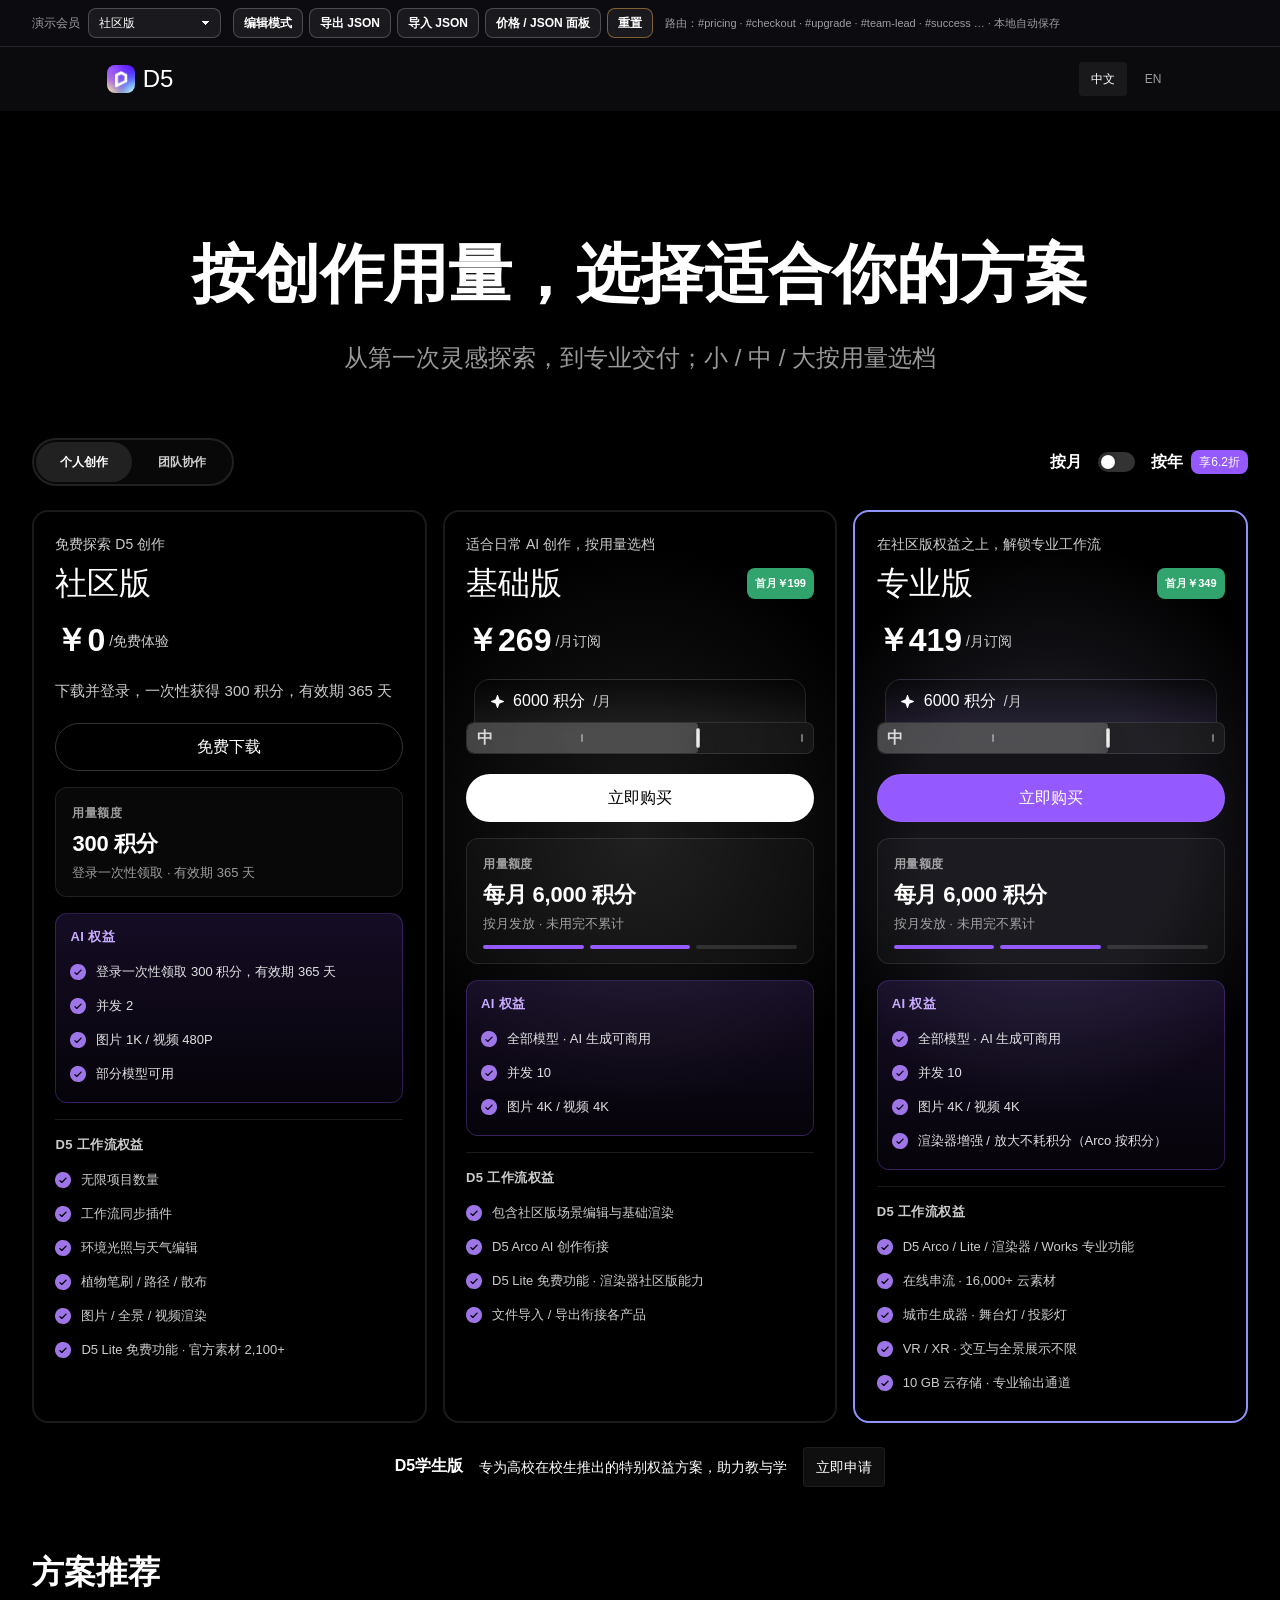
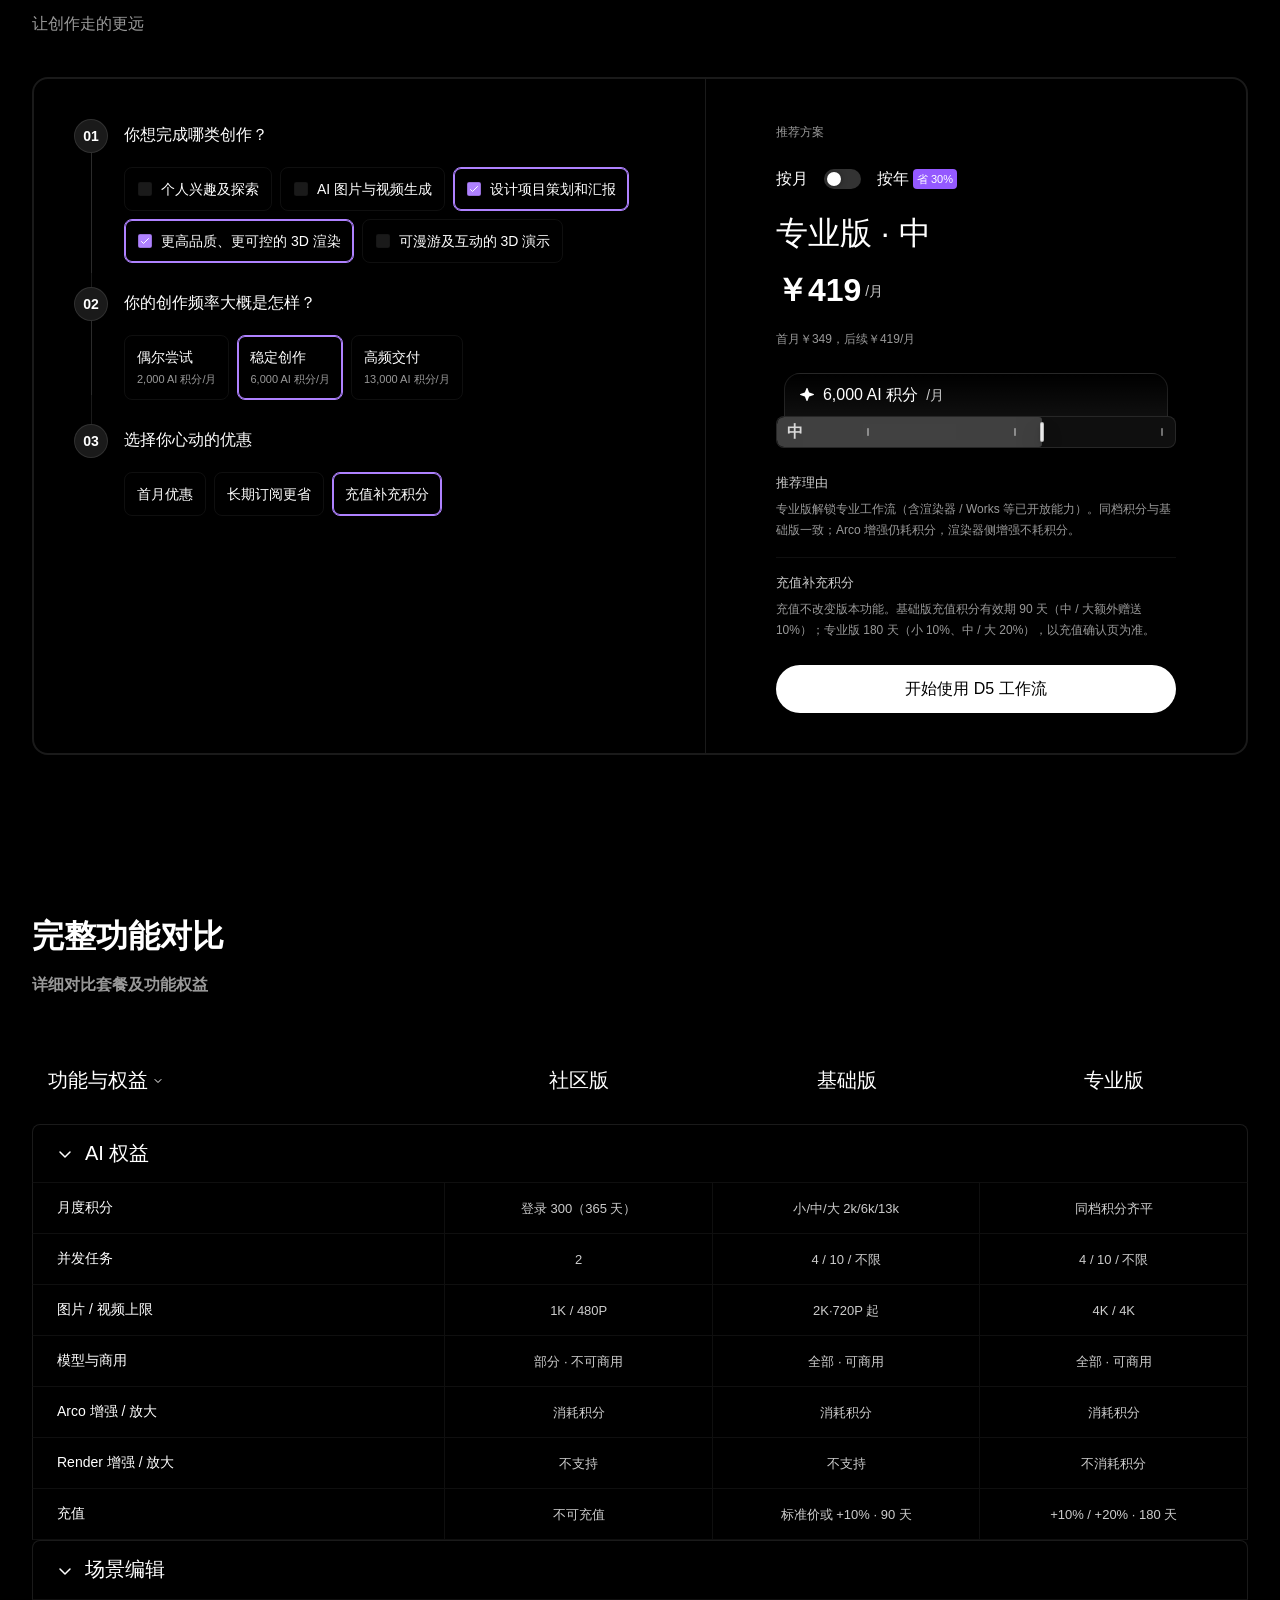
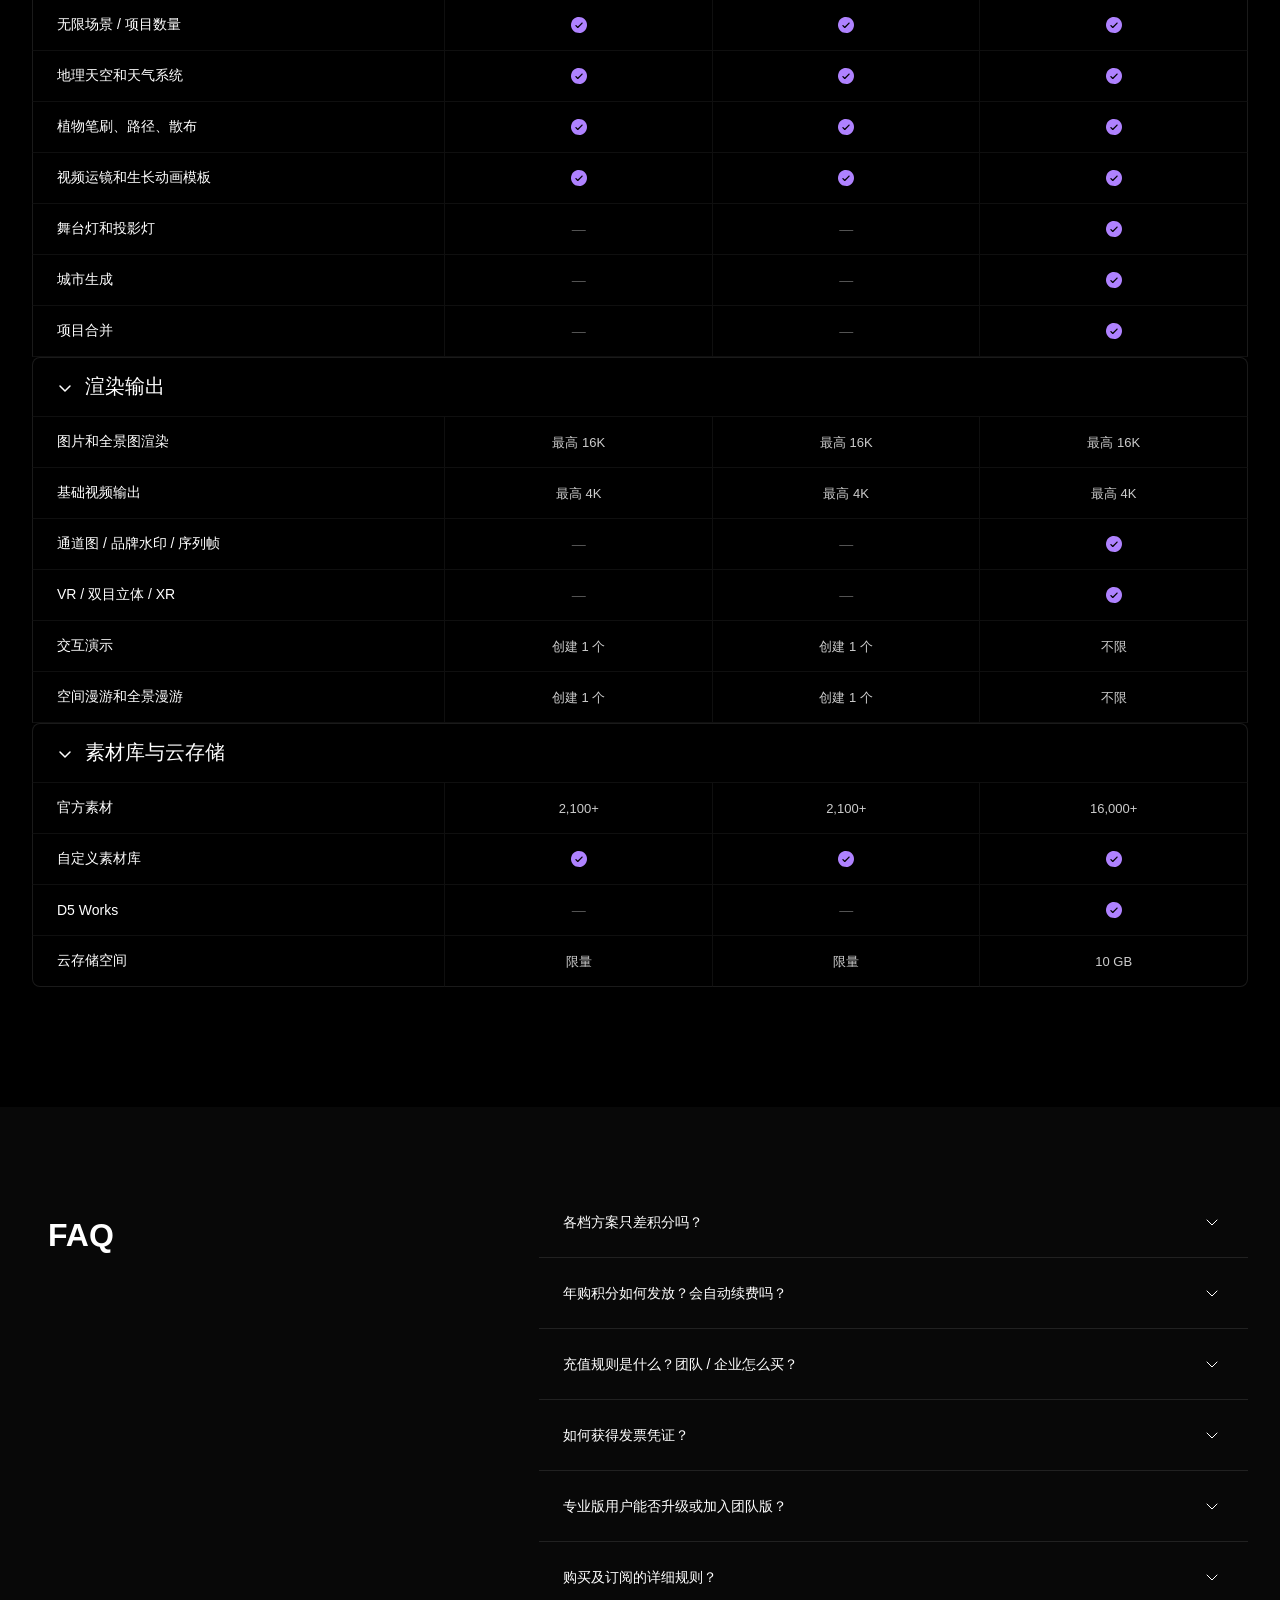
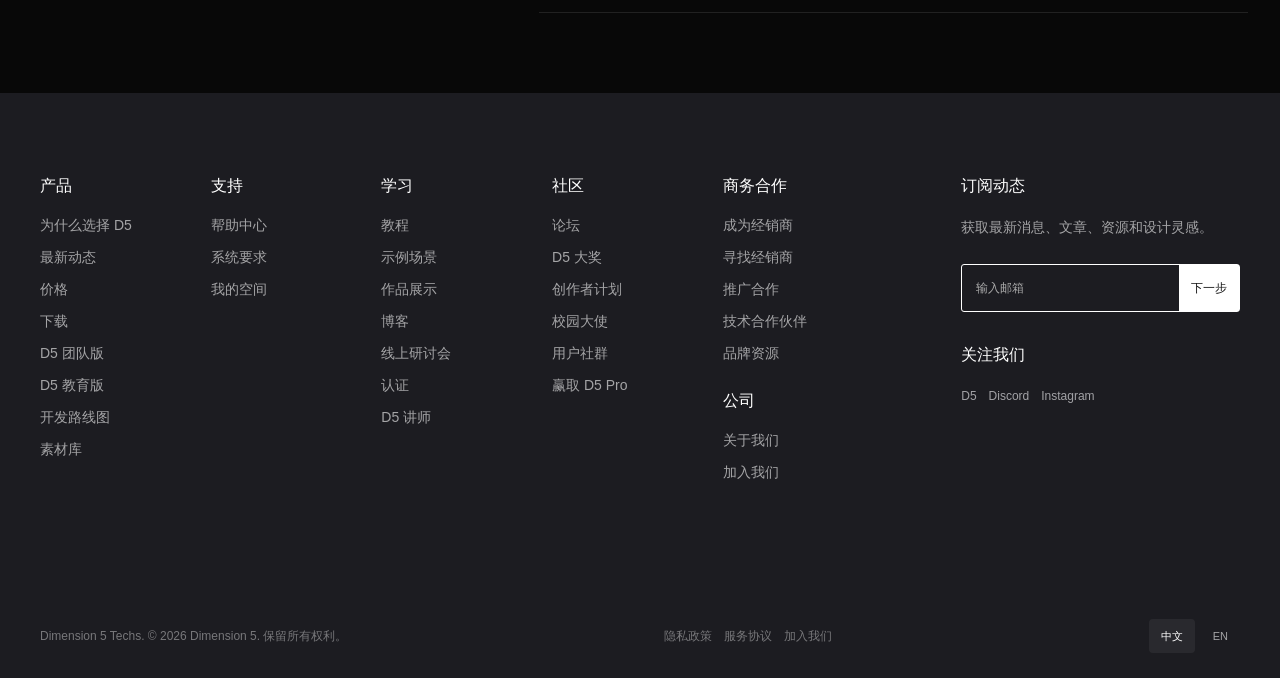
==== index2.html @ c0e84fd2 "Cache-bust static site assets to 20261009-team-sidebyside. Overlay the deploy archive on the site ro" ====
<!doctype html>
<html lang="zh-CN">
<head>
  <meta charset="UTF-8">
  <meta name="viewport" content="width=device-width, initial-scale=1">
  <meta name="theme-color" content="#000000">
  <meta name="description" content="选择适合你的 D5 方案，比较个人版本、AI 用量与设计工作流权益。">
  <title>D5 · 选择你的创作方案</title>
  <link rel="icon" href="assets/d5-logo.png">
  <link rel="stylesheet" href="styles.css?v=20261009-team-sidebyside">
  <link rel="stylesheet" href="recommender.css?v=20261009-team-sidebyside">
  <link rel="stylesheet" href="flows.css?v=20261009-team-sidebyside">
</head>
<body data-route="pricing">
  <div class="demo-toolbar" id="demo-toolbar" aria-label="演示与编辑工具栏"></div>

  <header class="global-nav">
    <a class="brand" href="#pricing" data-nav="pricing" aria-label="D5"><img src="assets/brand.webp" alt=""><span>D5</span></a>
    <fieldset class="language-switch" aria-label="Language">
      <button type="button" data-lang="zh" aria-pressed="true">中文</button>
      <button type="button" data-lang="en" aria-pressed="false">EN</button>
    </fieldset>
  </header>

  <div id="view-pricing">
  <main id="main">
    <section class="hero container">
      <h1 data-i18n="hero.title" data-edit="hero.title">按创作用量，选择适合你的方案</h1>
      <p data-i18n="hero.subtitle" data-edit="hero.subtitle">从第一次灵感探索，到专业交付；小 / 中 / 大按用量选档</p>
    </section>

    <section class="pricing container" id="pricing">
      <div class="pricing-toolbar">
        <div class="segmented" role="group" aria-label="选择用户类别">
          <button type="button" data-audience="personal" aria-pressed="true" data-i18n="audience.personal">个人创作</button>
          <button type="button" data-audience="team" aria-pressed="false" data-i18n="audience.team">团队协作</button>
        </div>
        <div class="billing">
          <span data-i18n="billing.monthly">按月</span>
          <button type="button" class="toggle" data-billing-toggle aria-pressed="false" aria-label="切换按年购买"><span></span></button>
          <div class="billing-annual"><span data-i18n="billing.annual">按年</span><b data-i18n="billing.discount">享6.2折</b></div>
        </div>
      </div>
      <div class="plan-grid" id="plan-grid"></div>
      <div class="education">
        <div class="education-inner">
          <strong data-i18n="education.title" data-edit="education.title">D5学生版</strong>
          <span data-i18n="education.subtitle" data-edit="education.subtitle">专为高校在校生推出的特别权益方案，助力教与学</span>
          <a href="#pricing" data-i18n="education.button" data-edit="education.button">立即申请</a>
        </div>
      </div>
    </section>

    <section class="section container" id="workflow" aria-labelledby="workflow-title">
      <div class="section-head">
        <h2 id="workflow-title" data-edit="workflow.title">方案推荐</h2>
        <p data-edit="workflow.subtitle">让创作走的更远</p>
      </div>
      <div class="plan-finder" id="plan-finder"></div>
    </section>

    <section class="section container" id="comparison" aria-labelledby="comparison-title">
      <div class="section-head row">
        <div>
          <h2 id="comparison-title" data-i18n="comparison.title" data-edit="comparison.title">完整功能对比</h2>
          <p data-i18n="comparison.subtitle" data-edit="comparison.subtitle">详细对比套餐及功能权益</p>
        </div>
      </div>
      <div class="compare-scroll" tabindex="0" role="region" aria-labelledby="comparison-title"><div class="compare" id="compare"></div></div>
    </section>

    <section class="faq" id="faq" aria-labelledby="faq-title">
      <div class="container faq-inner">
        <div class="faq-title"><h2 id="faq-title">FAQ</h2></div>
        <div class="faq-list">
          <details><summary><span data-i18n="faq.q1" data-edit="faq.q1">各档方案只差积分吗？</span><img src="assets/figma/caret-down-faq.svg" alt=""></summary><p data-i18n="faq.a1" data-edit="faq.a1">不只积分。小 / 中 / 大还会影响并发、输出分辨率、充值赠送与积分有效期等；基础版与专业版同档积分一致，但在产品工作流与计量上不同——D5 Arco 的 AI 增强 / 放大消耗积分；专业版下 D5 渲染器的 AI 增强 / 放大不消耗积分，基础版不支持渲染器侧增强。具体以当前方案与功能入口说明为准。</p></details>
          <details><summary><span data-i18n="faq.q2" data-edit="faq.q2">年购积分如何发放？会自动续费吗？</span><img src="assets/figma/caret-down-faq.svg" alt=""></summary><p data-i18n="faq.a2" data-edit="faq.a2">年购一次支付，积分仍按月发放，未用完不累计到下一积分月。当前为到期不自动续费；是否自动续费以购买确认页为准。</p></details>
          <details><summary><span data-i18n="faq.q3" data-edit="faq.q3">充值规则是什么？团队 / 企业怎么买？</span><img src="assets/figma/caret-down-faq.svg" alt=""></summary><p data-i18n="faq.a3" data-edit="faq.a3">充值可补充 D5 AI 积分，不改变版本功能。社区版不可充值；基础版按档位为标准价或额外赠送，充值积分有效期 90 天；专业版额外赠送更高，有效期 180 天，均以充值确认页为准。团队版与企业版为两个独立版本模块，各自提供基础席位与专业席位，不展示公开自助价，请联系销售获取报价。</p></details>
          <details><summary><span data-i18n="faq.q4" data-edit="faq.q4">如何获得发票凭证？</span><img src="assets/figma/caret-down-faq.svg" alt=""></summary><p data-i18n="faq.a4" data-edit="faq.a4">成功订购后，可前往 D5 用户中心 · 发票服务 申请开票。</p></details>
          <details><summary><span data-i18n="faq.q5" data-edit="faq.q5">专业版用户能否升级或加入团队版？</span><img src="assets/figma/caret-down-faq.svg" alt=""></summary><p data-i18n="faq.a5" data-edit="faq.a5">专业版用户如需升级为团队版，可联系我们了解详情。若团队已开通团队版，可联系团队管理员邀请你加入。</p></details>
          <details><summary><span data-i18n="faq.q6" data-edit="faq.q6">购买及订阅的详细规则？</span><img src="assets/figma/caret-down-faq.svg" alt=""></summary><p data-i18n="faq.a6" data-edit="faq.a6">查看 D5 订阅规则（d5render.cn/subscription-rules）。其他购买问题可进入帮助中心向我们提问。</p></details>
        </div>
      </div>
    </section>
  </main>
  </div>

  <div id="flow-host" hidden>
    <div id="flow-root" class="view is-active" aria-live="polite"></div>
  </div>

  <footer class="reference-footer">
    <div class="footer-columns">
      <div><h3 data-i18n="footer.product">产品</h3><a href="#pricing" data-nav="pricing" data-i18n="footer.whyD5">为什么选择 D5</a><a href="#pricing" data-nav="pricing" data-i18n="footer.whatsNew">最新动态</a><a href="#pricing" data-nav="pricing" data-i18n="footer.pricing">价格</a><a href="#pricing" data-nav="pricing" data-i18n="footer.download">下载</a><a href="#pricing" data-nav="pricing" data-i18n="footer.teams">D5 团队版</a><a href="#pricing" data-nav="pricing" data-i18n="footer.education">D5 教育版</a><a href="#pricing" data-nav="pricing" data-i18n="footer.roadmap">开发路线图</a><a href="#pricing" data-nav="pricing" data-i18n="footer.assets">素材库</a></div>
      <div><h3 data-i18n="footer.support">支持</h3><a href="#pricing" data-nav="pricing" data-i18n="footer.help">帮助中心</a><a href="#pricing" data-nav="pricing" data-i18n="footer.requirements">系统要求</a><a href="#pricing" data-nav="pricing" data-i18n="footer.space">我的空间</a></div>
      <div><h3 data-i18n="footer.learn">学习</h3><a href="#pricing" data-nav="pricing" data-i18n="footer.tutorial">教程</a><a href="#pricing" data-nav="pricing" data-i18n="footer.sample">示例场景</a><a href="#pricing" data-nav="pricing" data-i18n="footer.gallery">作品展示</a><a href="#pricing" data-nav="pricing" data-i18n="footer.blog">博客</a><a href="#pricing" data-nav="pricing" data-i18n="footer.webinars">线上研讨会</a><a href="#pricing" data-nav="pricing" data-i18n="footer.certification">认证</a><a href="#pricing" data-nav="pricing" data-i18n="footer.instructor">D5 讲师</a></div>
      <div><h3 data-i18n="footer.community">社区</h3><a href="#pricing" data-nav="pricing" data-i18n="footer.forum">论坛</a><a href="#pricing" data-nav="pricing" data-i18n="footer.awards">D5 大奖</a><a href="#pricing" data-nav="pricing" data-i18n="footer.creator">创作者计划</a><a href="#pricing" data-nav="pricing" data-i18n="footer.campus">校园大使</a><a href="#pricing" data-nav="pricing" data-i18n="footer.userGroup">用户社群</a><a href="#pricing" data-nav="pricing" data-i18n="footer.winPro">赢取 D5 Pro</a></div>
      <div><h3 data-i18n="footer.business">商务合作</h3><a href="#pricing" data-nav="pricing" data-i18n="footer.reseller">成为经销商</a><a href="#pricing" data-nav="pricing" data-i18n="footer.findReseller">寻找经销商</a><a href="#pricing" data-nav="pricing" data-i18n="footer.affiliate">推广合作</a><a href="#pricing" data-nav="pricing" data-i18n="footer.technology">技术合作伙伴</a><a href="#pricing" data-nav="pricing" data-i18n="footer.brandKit">品牌资源</a><h3 class="company-heading" data-i18n="footer.company">公司</h3><a href="#pricing" data-nav="pricing" data-i18n="footer.about">关于我们</a><a href="#pricing" data-nav="pricing" data-i18n="footer.careers">加入我们</a></div>
      <div class="footer-subscribe">
        <h3 data-i18n="footer.subscribe">订阅动态</h3>
        <p data-i18n="footer.newsletter">获取最新消息、文章、资源和设计灵感。</p>
        <form class="newsletter-placeholder" id="newsletter-form"><label class="sr-only" for="newsletter-email" data-i18n="footer.emailLabel">邮箱地址</label><input id="newsletter-email" type="email" placeholder="输入邮箱" data-i18n-placeholder="footer.emailPlaceholder"><button type="submit" data-i18n="footer.next">下一步</button></form>
        <h3 data-i18n="footer.followTitle">关注我们</h3>
        <span class="social-labels">D5　Discord　Instagram</span>
      </div>
    </div>
    <div class="footer-legal">
      <span data-i18n="footer.copyright">Dimension 5 Techs. © 2026 Dimension 5. 保留所有权利。</span>
      <span><a href="#pricing" data-nav="pricing" data-i18n="footer.privacy">隐私政策</a>　<a href="#pricing" data-nav="pricing" data-i18n="footer.service">服务协议</a>　<a href="#pricing" data-nav="pricing" data-i18n="footer.join">加入我们</a></span>
      <fieldset class="language-switch" aria-label="Language">
        <button type="button" data-lang="zh" aria-pressed="true">中文</button>
        <button type="button" data-lang="en" aria-pressed="false">EN</button>
      </fieldset>
    </div>
  </footer>

  <div class="sr-only" id="announcer" role="status" aria-live="polite"></div>
  <script src="app.js?v=20261009-team-sidebyside"></script>
  <script src="recommender.js?v=20261009-team-sidebyside"></script>
  <script src="flows.js?v=20261009-team-sidebyside"></script>
</body>
</html>
---- styles.css ----
@charset "UTF-8";
/* D5 pricing page.
   Section design: Figma "Official Website / Global" (31951:32322), 1920 frame, content px-240 → 1440.
   Header / footer: reference site (d5-arco-landing). */

:root {
  --content-width: min(1440px, calc(100% - clamp(32px, 8vw - 24px, 64px)));
  --ai: #9459ff;
  --font: Inter, "PingFang SC", "Microsoft YaHei", sans-serif;
  --border-10: rgba(255, 255, 255, .1);
  --border-6: rgba(255, 255, 255, .06);
  --text-80: rgba(255, 255, 255, .8);
  --text-60: rgba(255, 255, 255, .6);
}

* { box-sizing: border-box; }
[hidden] { display: none !important; }
html { scroll-behavior: smooth; scroll-padding-top: 64px; }
body { margin: 0; background: #000; color: #fff; font-family: var(--font); font-size: 14px; line-height: 22px; -webkit-font-smoothing: antialiased; }
a { color: inherit; text-decoration: none; }
button { font: inherit; color: inherit; background: none; border: 0; padding: 0; cursor: pointer; }
img { display: block; }
h1, h2, h3, p { margin: 0; }
fieldset { border: 0; margin: 0; padding: 0; min-width: 0; }
.sr-only { position: absolute; width: 1px; height: 1px; padding: 0; margin: -1px; overflow: hidden; clip: rect(0, 0, 0, 0); white-space: nowrap; border: 0; }
.container { width: var(--content-width); margin-inline: auto; }

/* ---------- Header (reference site) ---------- */
.global-nav { position: sticky; top: 0; z-index: 50; display: flex; align-items: center; justify-content: space-between; height: 64px; padding: 0 max(32px, 8.333vw); background: rgba(13, 13, 16, .9); -webkit-backdrop-filter: blur(24px); backdrop-filter: blur(24px); }
.brand { display: flex; align-items: center; gap: 8px; font-family: Outfit, Inter, sans-serif; font-size: 24px; font-weight: 500; white-space: nowrap; }
.brand img { width: 28px; height: 28px; border-radius: 8px; object-fit: cover; }
.language-switch { display: flex; gap: 6px; }
.language-switch button { padding: 8px 12px; border-radius: 4px; font-size: 12px; line-height: 18px; color: var(--text-60); }
.language-switch button[aria-pressed="true"] { background: rgba(255, 255, 255, .06); color: #fff; }

/* ---------- Hero ---------- */
.hero { display: flex; flex-direction: column; gap: 24px; padding: 120px 0 40px; text-align: center; }
.hero h1 { font-size: 64px; font-weight: 700; line-height: normal; }
.hero p { font-size: 24px; font-weight: 500; line-height: normal; color: var(--text-60); }

/* ---------- Pricing toolbar ---------- */
.pricing-toolbar { display: flex; align-items: center; justify-content: space-between; padding: 24px 0; }
.segmented { display: flex; align-items: center; gap: 2px; height: 48px; padding: 2px; border: 2px solid var(--border-10); border-radius: 9999px; background: rgba(255, 255, 255, .03); -webkit-backdrop-filter: blur(50px); backdrop-filter: blur(50px); }
.segmented button { height: 100%; padding: 0 24px; border-radius: 9999px; font-size: 12px; font-weight: 600; line-height: 16px; white-space: nowrap; opacity: .8; }
.segmented button[aria-pressed="true"] { background: rgba(255, 255, 255, .1); opacity: 1; }
.billing { display: flex; align-items: center; gap: 16px; font-size: 16px; font-weight: 600; line-height: 20px; white-space: nowrap; }
.billing-annual { display: flex; align-items: center; gap: 8px; }
.toggle { display: flex; align-items: center; width: 37px; height: 20px; padding: 3px; border-radius: 17px; background: rgba(255, 255, 255, .2); transition: background-color .16s ease; }
.toggle[aria-pressed="true"] { background: var(--ai); }
.toggle span { width: 14px; height: 14px; border-radius: 50%; background: #fff; box-shadow: 0 0 6.4px rgba(0, 0, 0, .4); transition: transform .2s ease; }
.toggle[aria-pressed="true"] span { transform: translateX(17px); }
.billing b { padding: 4px 8px; border-radius: 8px; background: var(--ai); font-size: 12px; font-weight: 500; line-height: 16px; }

/* ---------- Price cards ---------- */
.plan-grid { display: grid; grid-template-columns: repeat(3, minmax(0, 1fr)); gap: clamp(16px, 1.25vw, 24px); align-items: stretch; }
.plan-grid.is-team { display: flex; flex-direction: column; gap: 40px; }
.seat-note { margin: 0; font-size: 12px; line-height: 18px; color: var(--text-80); }
.plan-card.seat-card .plan-name h2 { font-size: clamp(22px, 1.8vw, 28px); line-height: 1.25; }

/* Business modules: Team / Enterprise */
.biz-module { display: flex; flex-direction: column; gap: 16px; padding: 20px; border: 1px solid var(--border-10); border-radius: 20px; background: rgba(255, 255, 255, .02); }
.biz-module-head { display: flex; flex-direction: column; gap: 8px; max-width: 720px; }
.biz-module-head h2 { font-size: 28px; font-weight: 600; line-height: 36px; }
.biz-module-head p { font-size: 14px; line-height: 22px; color: var(--text-60); }
.biz-seat-grid { display: grid; grid-template-columns: repeat(2, minmax(0, 1fr)); gap: clamp(16px, 1.25vw, 24px); align-items: stretch; }

/* Lovart-inspired card zones + AI/workflow split */
.plan-zone-a { display: flex; flex-direction: column; gap: 16px; padding-bottom: 4px; }
.capacity-zone {
  display: flex; flex-direction: column; gap: 6px;
  padding: 14px 16px;
  border: 1px solid var(--border-10);
  border-radius: 12px;
  background: rgba(255, 255, 255, .03);
}
.capacity-label { font-size: 12px; font-weight: 600; letter-spacing: .04em; text-transform: uppercase; color: var(--text-60); }
.capacity-title { font-size: 22px; font-weight: 600; line-height: 28px; letter-spacing: -.01em; }
.capacity-sub { font-size: 13px; line-height: 18px; color: var(--text-60); }
.capacity-meter { display: flex; gap: 6px; margin-top: 6px; }
.capacity-meter i { flex: 1; height: 4px; border-radius: 2px; background: rgba(255, 255, 255, .12); }
.capacity-meter i.on { background: var(--ai); }
.seat-capacity { margin-top: 4px; }
.seat-capacity .capacity-title { font-size: 18px; line-height: 24px; }
.seat-bullets { margin-top: 4px; }
.seat-bullets li { min-height: 0; padding: 6px 0; font-size: 13px; line-height: 20px; }

.benefit-stack { display: flex; flex-direction: column; gap: 0; margin-top: 0; }
.benefit-block { display: flex; flex-direction: column; gap: 10px; }
.benefit-label { font-size: 13px; font-weight: 600; line-height: 18px; color: var(--text-60); letter-spacing: .03em; }
.benefit-ai {
  padding: 14px 14px 12px;
  border: 1px solid rgba(148, 89, 255, .28);
  border-radius: 12px;
  background: linear-gradient(180deg, rgba(148, 89, 255, .14), rgba(148, 89, 255, .04));
}
.benefit-ai .benefit-label { color: #c9acff; }
.benefit-divider { height: 1px; margin: 16px 0; background: var(--border-10); }
.benefit-workflow .benefit-label { color: var(--text-80); }
.compare-text { display: inline-block; font-size: 13px; line-height: 18px; color: var(--text-80); }
.compare-empty { color: var(--text-60); opacity: .55; }
.plan-card { display: flex; flex-direction: column; gap: 16px; padding: clamp(16px, 1.67vw, 24px); border: 2px solid var(--border-10); border-radius: 16px; min-width: 0; overflow-wrap: anywhere; transition: border-color .16s ease, background-color .16s ease; }
.plan-card.basic { background: radial-gradient(ellipse 262px 290px at 50% 35%, rgba(255, 255, 255, .1), rgba(255, 255, 255, 0)); }
.plan-card.pro { border-color: #8f94fb; background: radial-gradient(ellipse 262px 290px at 50% 35%, rgba(199, 201, 253, .1) 50%, rgba(255, 255, 255, 0)); }
.plan-card.seat-card { gap: 14px; }
.plan-top { display: flex; flex-direction: column; gap: 16px; }
.plan-title { display: flex; flex-direction: column; gap: 8px; }
.plan-desc { font-size: 14px; font-weight: 500; line-height: 22px; color: var(--text-80); }
.plan-name { display: flex; flex-wrap: wrap; align-items: center; justify-content: space-between; gap: 8px; }
.plan-name h2 { font-size: 32px; font-weight: 500; line-height: 40px; }
.tag { max-width: 100%; padding: 8px; border-radius: 8px; background: #30a46c; font-size: 11px; font-weight: 600; line-height: normal; color: #fff; }
.plan-price { display: flex; flex-wrap: wrap; align-items: center; gap: 4px; min-height: 40px; }
.price-value { font-size: 32px; font-weight: 600; line-height: normal; white-space: nowrap; }
.price-period { font-size: 14px; line-height: 22px; color: var(--text-80); }
.plan-info { display: flex; flex-direction: column; gap: 8px; font-size: 15px; font-weight: 500; line-height: 24px; color: var(--text-80); }

.credit-block { display: flex; flex-direction: column; border-radius: 16px; }
.credit-wrap { padding: 0 8px; }
.credit-info { display: flex; flex-wrap: wrap; align-items: center; gap: 4px 8px; padding: 8px clamp(8px, 1.1vw, 16px); border: 1px solid var(--border-10); border-bottom: 0; border-radius: 16px 16px 0 0; background: linear-gradient(to top, rgba(255, 255, 255, .06), rgba(255, 255, 255, 0)); }
.pro .credit-info { background: linear-gradient(to top, rgba(175, 130, 255, .1), rgba(175, 130, 255, 0)); }
.credit-info img { flex: none; width: 16px; height: 16px; padding: 1.5px; }
.credit-info strong { font-size: 16px; font-weight: 500; line-height: 26px; }
.credit-info > span { font-size: 14px; line-height: 22px; color: var(--text-80); }
.rolling-number { display: inline-flex; font-variant-numeric: tabular-nums; line-height: 1.15; vertical-align: baseline; }
.number-wheel { display: inline-block; width: 1ch; height: 1.15em; overflow: hidden; }
.number-wheel-track { display: flex; flex-direction: column; }
.number-wheel-track > span { display: block; height: 1.15em; line-height: 1.15em; flex: none; }

.plan-slider { position: relative; height: 32px; border: 1px solid var(--border-10); border-radius: 8px; background: rgba(255, 255, 255, .06); -webkit-backdrop-filter: blur(50px); backdrop-filter: blur(50px); overflow: hidden; touch-action: pan-y; user-select: none; -webkit-user-select: none; cursor: pointer; }
.slider-fill { position: absolute; inset: 0 auto 0 0; width: clamp(0%, var(--progress), 100%); border-radius: 7px 3px 3px 7px; background: rgba(255, 255, 255, .2); -webkit-backdrop-filter: blur(50px); backdrop-filter: blur(50px); transition: width .18s cubic-bezier(.2, .8, .2, 1); }
.slider-handle { position: absolute; top: 5px; left: clamp(0px, calc(var(--progress) - 2px), calc(100% - 4px)); width: 4px; height: 20px; border: 1px solid rgba(0, 0, 0, .2); border-radius: 2px; background: rgba(255, 255, 255, .9); filter: drop-shadow(0 8px 9px rgba(0, 0, 0, .22)) drop-shadow(0 2px 2.5px rgba(0, 0, 0, .18)); transition: left .18s cubic-bezier(.2, .8, .2, 1); pointer-events: none; }
.slider-label { position: absolute; left: 9.67px; top: 50%; transform: translateY(-50%); font-size: 16px; font-weight: 600; line-height: 16px; color: var(--text-80); pointer-events: none; }
.slider-ticks { position: absolute; inset: 0; pointer-events: none; }
.slider-ticks i { position: absolute; top: 11px; width: 2px; height: 8px; border-radius: 1px; background: rgba(255, 255, 255, .4); transform: translateX(-50%); }
.slider-ticks i:nth-child(1) { left: 33.333%; }
.slider-ticks i:nth-child(2) { left: 66.666%; }
.slider-ticks i:nth-child(3) { left: calc(100% - 10px); transform: translateX(-100%); }
.plan-slider input { position: absolute; inset: 0; width: 100%; height: 100%; margin: 0; opacity: 0; cursor: pointer; }
.plan-slider:has(input:focus-visible) { outline: 2px solid #c9acff; outline-offset: 2px; }

.plan-button { display: flex; align-items: center; justify-content: center; width: 100%; height: 48px; padding: 12px; border-radius: 9999px; font-size: 16px; font-weight: 500; line-height: 1; -webkit-backdrop-filter: blur(50px); backdrop-filter: blur(50px); transition: border-color .16s ease, background-color .16s ease, color .16s ease; }
.community .plan-button { border: 1px solid rgba(255, 255, 255, .2); }
.basic .plan-button { border: 1px solid rgba(255, 255, 255, .2); background: #fff; color: #000; }
.pro .plan-button { border: 1px solid var(--border-6); background: var(--ai); }
.plan-card:focus-within { border-color: rgba(255, 255, 255, .24); background-color: rgba(255, 255, 255, .035); }
.plan-card.pro:focus-within { border-color: #b0a5ff; }
.plan-button:focus-visible { outline: 2px solid #c9acff; outline-offset: 3px; }
.community .plan-button:focus-visible { border-color: rgba(255, 255, 255, .4); background-color: rgba(255, 255, 255, .08); }
.basic .plan-button:focus-visible { background-color: #e6e6e6; }
.pro .plan-button:focus-visible { background-color: #a775ff; }
@media (hover: hover) and (pointer: fine) {
  .plan-card:hover { border-color: rgba(255, 255, 255, .24); background-color: rgba(255, 255, 255, .035); }
  .plan-card.pro:hover { border-color: #b0a5ff; }
  .community .plan-button:hover { border-color: rgba(255, 255, 255, .4); background-color: rgba(255, 255, 255, .08); }
  .basic .plan-button:hover { background-color: #e6e6e6; }
  .pro .plan-button:hover { background-color: #a775ff; }
}
.plan-list { list-style: none; margin: 0; padding: 0; display: flex; flex-direction: column; gap: 2px; }
.plan-list li {
  display: flex; align-items: flex-start; gap: 10px;
  min-height: 0; padding: 6px 0;
  font-size: 13px; line-height: 20px; color: rgba(255, 255, 255, .88);
}
.plan-list li .check { flex: none; width: 16px; height: 16px; margin-top: 2px; opacity: .9; }
.plan-list li span { flex: 1; min-width: 0; }
.plan-list-secondary li { color: var(--text-80); font-size: 13px; line-height: 20px; }
.plan-list em { font-style: normal; font-weight: 500; color: #c9acff; margin-left: 6px; }

/* ---------- Education ---------- */
.education { display: flex; justify-content: center; padding: 16px; }
.education-inner { display: flex; flex: 1; align-items: center; justify-content: center; gap: 16px; min-width: 0; padding: 8px 40px; border-radius: 8px; }
.education strong { font-size: 16px; font-weight: 600; line-height: normal; white-space: nowrap; }
.education span { font-size: 14px; line-height: 22px; white-space: nowrap; }
.education a { padding: 12px; border: 1px solid var(--border-6); border-radius: 4px; background: rgba(255, 255, 255, .06); font-size: 14px; line-height: 1; white-space: nowrap; -webkit-backdrop-filter: blur(50px); backdrop-filter: blur(50px); }

/* ---------- Sections ---------- */
.section { padding-bottom: 120px; }
.section-head { display: flex; flex-direction: column; gap: 16px; padding: 40px 0; }
.section-head h2 { font-size: 32px; font-weight: 600; line-height: normal; }
.section-head p { font-size: 16px; font-weight: 700; line-height: normal; color: var(--text-60); }
.section-head.row { flex-direction: row; align-items: center; justify-content: space-between; }
.section-head.row > div:first-child { display: flex; flex-direction: column; gap: 16px; }
.section-placeholder { height: 128px; }

/* ---------- Feature comparison ---------- */
.compare-scroll { width: 100%; overflow-x: auto; -webkit-overflow-scrolling: touch; }
.compare-scroll:focus-visible { outline: 2px solid #c9acff; outline-offset: 4px; border-radius: 8px; }
.compare-table { width: 100%; min-width: 640px; table-layout: fixed; border-collapse: separate; border-spacing: 0; }
.compare-table th, .compare-table td { vertical-align: middle; overflow-wrap: anywhere; }
.compare-table thead th { padding: 24px 12px; font-size: 20px; font-weight: 500; line-height: 40px; text-align: center; }
.compare-table thead .lead { width: 34%; padding-left: 16px; text-align: left; }
.compare-table thead .col { width: 22%; }
.compare-table thead .lead img { display: inline-block; width: 12px; height: 12px; margin-left: 4px; vertical-align: middle; }
.compare-table tbody th, .compare-table tbody td { border-bottom: 1px solid var(--border-6); border-right: 1px solid var(--border-6); }
.compare-table tbody tr > :first-child { border-left: 1px solid var(--border-10); }
.compare-table tbody tr > :last-child { border-right-color: var(--border-10); }
.compare-table .compare-group { padding: 16px 20px; border-top: 1px solid var(--border-10); border-radius: 8px 8px 0 0; font-size: 20px; font-weight: 500; line-height: 24px; text-align: left; }
.compare-group img { display: inline-block; width: 24px; height: 24px; margin-right: 8px; vertical-align: middle; }
.compare-table tbody .lead { padding: 16px 24px; font-size: 14px; font-weight: 500; line-height: normal; text-align: left; }
.compare-table tbody .col { padding: 14px 12px; text-align: center; }
.compare-table tbody .col img { width: 20px; height: 20px; margin-inline: auto; padding: 1.875px; }
.compare-table tbody tr:last-child > * { border-bottom-color: var(--border-10); }
.compare-table tbody tr:last-child > :first-child { border-bottom-left-radius: 8px; }
.compare-table tbody tr:last-child > :last-child { border-bottom-right-radius: 8px; }

/* ---------- FAQ ---------- */
.faq { background: rgba(255, 255, 255, .03); padding: 80px 0; }
.faq-inner { display: grid; grid-template-columns: minmax(0, 5fr) minmax(0, 7fr); align-items: start; }
.faq-title { display: flex; align-items: center; min-width: 0; min-height: 98px; padding: 0 16px; }
.faq-title h2 { font-size: 32px; font-weight: 600; line-height: normal; font-feature-settings: "halt" 1; }
.faq-list { width: 100%; min-width: 0; overflow-wrap: anywhere; }
.faq-list details { border-bottom: 1px solid var(--border-10); }
.faq-list summary { display: flex; align-items: flex-start; gap: 16px; padding: 24px; list-style: none; cursor: pointer; font-size: 14px; font-weight: 500; line-height: 22px; }
.faq-list summary::-webkit-details-marker { display: none; }
.faq-list summary span { flex: 1; min-width: 0; }
.faq-list summary img { flex: none; width: 24px; height: 24px; margin: -1px 0; transition: transform .2s ease; }
.faq-list details[open] summary img { transform: rotate(180deg); }
.faq-list details p { padding: 0 24px 24px; font-size: 14px; line-height: 22px; color: var(--text-60); }

/* ---------- Footer (reference site) ---------- */
.reference-footer { padding: 80px max(32px, 50vw - 600px) 0; background: #1c1c21; color: var(--text-60); font-size: 14px; }
.footer-columns { display: grid; grid-template-columns: repeat(4, 1fr) 1.45fr 1.85fr; gap: 20px; }
.footer-columns h3 { margin: 0 0 16px; font-family: Outfit, Inter, sans-serif; font-size: 16px; font-weight: 500; line-height: 26px; color: #fff; }
.footer-columns a { display: block; margin: 0 0 12px; font-size: 14px; line-height: 20px; color: var(--text-60); }
.footer-columns a:hover { color: #fff; }
.footer-columns .company-heading { margin-top: 25px; }
.footer-subscribe p { margin: 0 0 25px; font-size: 14px; line-height: 24px; }
.newsletter-placeholder { display: flex; align-items: center; justify-content: space-between; width: 100%; margin: 0 0 30px; padding: 0; border: 1px solid #fff; border-radius: 3px; font-size: 12px; color: #fff; }
.newsletter-placeholder input { flex: 1; min-width: 0; padding: 12px 14px; border: 0; background: transparent; color: #fff; font: inherit; }
.newsletter-placeholder input::placeholder { color: #aaa; }
.newsletter-placeholder button { padding: 12px; background: #fff; color: #161616; font-weight: 500; white-space: nowrap; }
.social-labels { font-size: 12px; line-height: 24px; color: #a2a2a6; }
.footer-legal { display: flex; align-items: center; justify-content: space-between; gap: 20px; margin-top: 100px; padding: 25px 0; font-size: 12px; color: rgba(255, 255, 255, .4); }
.footer-legal a:hover { color: #fff; }
.footer-legal .language-switch button { font-size: 11px; }

/* ---------- Responsive ---------- */
@media (max-width: 1100px) {
  .hero h1 { font-size: 48px; }
  .hero p { font-size: 20px; }
  .footer-columns { grid-template-columns: repeat(3, 1fr); gap: 40px; }
  .footer-legal { flex-wrap: wrap; margin-top: 65px; }
  .reference-footer { padding-top: 55px; }
}

@media (max-width: 900px) {
  .global-nav { padding: 0 24px; }
  .hero { gap: 16px; padding: 80px 0 24px; }
  .hero h1 { font-size: 36px; }
  .hero p { font-size: 16px; }
  .pricing-toolbar { flex-wrap: wrap; justify-content: center; gap: 16px; }
  .plan-grid { grid-template-columns: repeat(2, minmax(0, 1fr)); }
  .plan-grid.is-team { display: flex; }
  .biz-seat-grid { grid-template-columns: repeat(2, minmax(0, 1fr)); }
  .plan-card.community { grid-column: 1 / -1; }
  .education { padding: 16px 0; }
  .education-inner { flex-direction: column; gap: 12px; padding: 8px 0; text-align: center; }
  .education span { white-space: normal; }
  .section { padding-bottom: 80px; }
  .section-head { padding: 32px 0; gap: 12px; }
  .section-head h2 { font-size: 28px; }
  .section-head.row { flex-direction: column; align-items: flex-start; gap: 24px; }
  .section-placeholder { height: 96px; }
  .faq { padding: 48px 0; }
  .faq-title h2 { font-size: 28px; }
  .reference-footer { padding: 40px 24px 0; }
  .footer-columns a, .footer-subscribe p { font-size: 12px; }
  .footer-columns h3 { font-size: 15px; }
  .footer-legal { font-size: 10px; }
}

@media (max-width: 640px) {
  .plan-grid { grid-template-columns: minmax(0, 1fr); }
  .biz-seat-grid { grid-template-columns: minmax(0, 1fr); }
  .biz-module { padding: 16px; }
  .biz-module-head h2 { font-size: 24px; }
  .faq-inner { grid-template-columns: minmax(0, 1fr); }
  .faq-title { min-height: 0; padding: 0 24px 16px; }
}

@media (max-width: 560px) {
  .hero h1 { font-size: 32px; }
  .billing { font-size: 14px; }
  .footer-columns { grid-template-columns: repeat(2, 1fr); gap: 30px 20px; }
  .footer-subscribe { grid-column: 1 / -1; max-width: 320px; }
  .footer-columns h3 { font-size: 14px; }
  .footer-legal { display: block; margin-top: 40px; line-height: 22px; }
  .footer-legal > span { display: block; margin-bottom: 8px; }
  .footer-legal .language-switch { margin-top: 12px; }
}

@media (prefers-reduced-motion: reduce) {
  html { scroll-behavior: auto; }
  *, *::before, *::after { transition: none !important; }
}
---- recommender.css ----
/* Figma 31992:11842: bordered container, 40px inset, 797:643 split. */
#workflow .section-head p { font-weight: 400; line-height: 26px; max-width: 850px; }
.plan-finder { display: grid; grid-template-columns: minmax(0, 797fr) minmax(0, 643fr); align-items: stretch; border: 2px solid var(--border-10); border-radius: 16px; }
.finder-steps { display: flex; flex-direction: column; gap: 24px; min-width: 0; padding: 40px; }
.finder-step { position: relative; padding-left: 50px; }
.finder-step legend { padding: 0 0 16px; font-size: 16px; font-weight: 500; line-height: 32px; }
.step-number { position: absolute; left: 0; top: 0; display: grid; place-items: center; width: 34px; height: 34px; border: 1px solid var(--border-10); border-radius: 32px; background: rgba(255, 255, 255, .1); font-size: 14px; font-weight: 700; }
.step-connector { position: absolute; left: 16.75px; top: 34px; bottom: -24px; width: .5px; background: rgba(255, 255, 255, .1); overflow: hidden; }
.step-connector img { max-width: none; }
.finder-hint { color: var(--text-60); font-size: 12px; line-height: 20px; }
.finder-options { display: flex; flex-wrap: wrap; gap: 8px; }
.finder-option { position: relative; display: flex; align-items: center; gap: 8px; min-height: 44px; padding: 11px 12px; border: 1px solid var(--border-6); border-radius: 8px; cursor: pointer; font-size: 14px; line-height: 20px; transition: border-color .16s, background-color .16s; }
.finder-option:hover { border-color: rgba(255,255,255,.3); background: rgba(255,255,255,.03); }
.finder-option:has(input:checked) { border-color: #af82ff; box-shadow: inset 0 0 0 1px #af82ff; }
.finder-option:has(input:focus-visible) { outline: 2px solid #c9acff; outline-offset: 3px; }
.finder-option input { position: absolute; inset: 0; width: 100%; height: 100%; margin: 0; opacity: 0; cursor: pointer; }
.goal-icon { flex: none; }
.usage-option small { display: block; margin-top: 3px; color: var(--text-60); font-size: 11px; line-height: 18px; }
.finder-result { display: grid; place-items: center; min-width: 0; border-left: 1px solid var(--border-10); padding: 40px; }
.finder-result-box { display: flex; flex-direction: column; gap: 24px; width: 100%; max-width: 400px; min-width: 0; text-align: left; }
.finder-billing { display: flex; align-items: center; gap: 16px; font-size: 16px; line-height: 20px; flex-wrap: wrap; }
.finder-result-content { display: flex; flex-direction: column; gap: 24px; }
.finder-summary { display: flex; flex-direction: column; gap: 16px; }
.finder-eyebrow { color: #fff; font-size: 12px; opacity: .6; font-weight: 500; line-height: 26px; }
.finder-annual { display: flex; align-items: center; gap: 4px; }
.finder-discount { padding: 2px 4px; border-radius: 4px; background: var(--ai); font-size: 11px; font-weight: 500; line-height: 16px; white-space: nowrap; }
.finder-summary h3 { font-size: 32px; font-weight: 400; line-height: 40px; }
.finder-star { display: grid; place-items: center; width: 16px; height: 16px; }
.finder-star img { width: auto; height: auto; padding: 0; }
.finder-ticks { position: absolute; right: 8px; top: 11px; left: 90px; overflow: hidden; height: 8px; pointer-events: none; }
.finder-ticks img { max-width: none; }
.finder-explanation { display: flex; flex-direction: column; gap: 16px; font-size: 12px; line-height: 21px; color: var(--text-60); }
.finder-explanation h4 { margin: 0 0 6px; color: var(--text-80); font-size: 13px; font-weight: 500; }
.finder-explanation p + p { margin-top: 6px; }
.finder-offer-note { padding-top: 14px; border-top: 1px solid var(--border-6); }
.finder-choose, .finder-dialog .plan-button { background: white; color: black; border: 1px solid var(--border-10); }
.finder-choose:hover { background: #e6e6e6; }
.finder-dialog { width: min(440px, calc(100% - 40px)); padding: 28px; border: 1px solid var(--border-10); border-radius: 16px; background: #161419; color: white; font: inherit; }
.finder-dialog::backdrop { background: rgba(0,0,0,.75); backdrop-filter: blur(6px); }
.finder-dialog h3 { font-size: 24px; margin-bottom: 20px; }
.finder-dialog p { margin-bottom: 20px; color: var(--text-80); line-height: 26px; }
#workflow :is(a, button):focus-visible { outline: 2px solid #c9acff; outline-offset: 4px; }
@media (max-width: 1100px) {
  .finder-steps { padding: 28px; }
  .finder-step { padding-left: 44px; }
  .goal-option { flex-wrap: wrap; }
  .finder-result { padding: 28px; }
  .finder-summary h3 { font-size: 28px; }
}
@media (max-width: 800px) {
  .plan-finder { grid-template-columns: minmax(0, 1fr); }
  .finder-result { border-left: 0; border-top: 1px solid var(--border-10); }
  .finder-summary h3 { font-size: 28px; }
}
@media (max-width: 420px) {
  #workflow .section-head h2 { font-size: 26px; }
  .finder-step legend { font-size: 15px; line-height: 26px; }
  .goal-option { width: 100%; }
  .goal-option > span { flex: 1; }
  .finder-steps, .finder-result { padding: 20px; }
  .finder-step { padding-left: 40px; }
  .usage-option { flex: 1 1 40%; padding: 10px; }
}
---- flows.css ----
/* Flow pages + edit toolbar + demo controls */

.demo-toolbar {
  position: relative; z-index: 80;
  background: #0c0c10; border-bottom: 1px solid var(--border-10);
  font-size: 12px; line-height: 18px;
}
body.editing .demo-toolbar { position: sticky; top: 0; }
.demo-toolbar-inner {
  width: var(--content-width); margin-inline: auto;
  display: flex; flex-wrap: wrap; align-items: center; gap: 8px 12px;
  padding: 8px 0; min-height: 44px;
}
.demo-toolbar .tb-group { display: flex; flex-wrap: wrap; align-items: center; gap: 6px; }
.demo-toolbar .tb-label { color: var(--text-60); margin-right: 2px; white-space: nowrap; }
.tb-btn {
  border: 1px solid rgba(255,255,255,.22); background: rgba(255,255,255,.06);
  color: #fff; border-radius: 8px; padding: 5px 10px; font-size: 12px; font-weight: 600;
  cursor: pointer; white-space: nowrap;
}
.tb-btn:hover { background: rgba(255,255,255,.12); }
.tb-btn.on { background: var(--ai); border-color: var(--ai); }
.tb-btn.warn { border-color: rgba(255,180,80,.45); }
.tb-select {
  appearance: none; -webkit-appearance: none;
  border: 1px solid rgba(255,255,255,.22); background: rgba(255,255,255,.06);
  color: #fff; border-radius: 8px; padding: 5px 28px 5px 10px; font: inherit; font-size: 12px;
  background-image: linear-gradient(45deg, transparent 50%, #fff 50%), linear-gradient(135deg, #fff 50%, transparent 50%);
  background-position: calc(100% - 14px) 50%, calc(100% - 10px) 50%;
  background-size: 4px 4px, 4px 4px; background-repeat: no-repeat;
}
.tb-hint { color: var(--text-60); font-size: 11px; }
.edit-json-panel {
  display: none; border-top: 1px solid var(--border-10); background: #08080c;
  padding: 12px 0 16px;
}
.edit-json-panel.open { display: block; }
.edit-json-panel .wrap { width: var(--content-width); margin-inline: auto; }
.edit-json-panel label { display: block; color: var(--text-60); margin-bottom: 6px; font-size: 12px; }
.edit-json-panel textarea {
  width: 100%; min-height: 160px; border-radius: 10px;
  border: 1px solid rgba(255,255,255,.18); background: #12121a; color: #e8eef7;
  font-family: ui-monospace, SFMono-Regular, Menlo, Consolas, monospace;
  font-size: 12px; line-height: 1.5; padding: 10px 12px; resize: vertical;
}
.edit-json-actions { display: flex; flex-wrap: wrap; gap: 8px; align-items: center; margin-top: 8px; }
.edit-json-msg { color: var(--text-60); font-size: 12px; }

body.editing [data-edit],
body.editing [contenteditable="true"] {
  outline: 1px dashed rgba(148, 89, 255, .45); outline-offset: 2px;
  border-radius: 4px; cursor: text; min-width: 1ch;
}
body.editing [data-edit]:focus,
body.editing [contenteditable="true"]:focus {
  outline: 2px solid var(--ai); background: rgba(148, 89, 255, .08);
}
body.editing .global-nav { top: auto; }

/* Views */
.view { display: none; }
.view.is-active { display: block; }
#view-pricing.is-active ~ .reference-footer { display: block; }
body:not([data-route="pricing"]) .reference-footer { display: none; }
body:not([data-route="pricing"]) #workflow,
body:not([data-route="pricing"]) #comparison,
body:not([data-route="pricing"]) #faq { display: none; }

.flow-page {
  min-height: calc(100vh - 120px);
  padding: 48px 0 80px;
}
.flow-card {
  width: min(560px, var(--content-width));
  margin: 0 auto;
  padding: 28px 28px 32px;
  border: 1px solid var(--border-10);
  border-radius: 20px;
  background: rgba(255,255,255,.03);
}
.flow-card.wide { width: min(720px, var(--content-width)); }
.flow-kicker {
  font-size: 12px; font-weight: 600; letter-spacing: .04em;
  text-transform: uppercase; color: var(--text-60); margin-bottom: 8px;
}
.flow-card h1 {
  font-size: 28px; font-weight: 600; line-height: 36px; margin-bottom: 8px;
}
.flow-card .flow-lead {
  font-size: 14px; line-height: 22px; color: var(--text-60); margin-bottom: 24px;
}
.flow-rows { display: flex; flex-direction: column; gap: 0; margin-bottom: 20px; }
.flow-row {
  display: flex; justify-content: space-between; gap: 16px;
  padding: 12px 0; border-bottom: 1px solid var(--border-6);
  font-size: 14px; line-height: 22px;
}
.flow-row .k { color: var(--text-60); flex: none; }
.flow-row .v { text-align: right; font-weight: 500; }
.flow-note {
  padding: 12px 14px; border-radius: 12px;
  background: rgba(148, 89, 255, .1); border: 1px solid rgba(148, 89, 255, .22);
  font-size: 13px; line-height: 20px; color: rgba(255,255,255,.88);
  margin-bottom: 20px;
}
.flow-note.warn {
  background: rgba(255,180,80,.08); border-color: rgba(255,180,80,.28);
}
.flow-actions { display: flex; flex-direction: column; gap: 10px; }
.flow-btn {
  display: flex; align-items: center; justify-content: center;
  width: 100%; height: 48px; border-radius: 9999px;
  font-size: 16px; font-weight: 500; cursor: pointer;
  border: 1px solid var(--border-6); background: var(--ai); color: #fff;
}
.flow-btn.secondary {
  background: transparent; border-color: rgba(255,255,255,.22);
}
.flow-btn:hover { filter: brightness(1.08); }
.flow-btn:disabled { opacity: .55; cursor: wait; }

.flow-status {
  text-align: center; padding: 48px 24px;
}
.flow-status .spinner {
  width: 40px; height: 40px; margin: 0 auto 20px;
  border: 3px solid rgba(255,255,255,.15);
  border-top-color: var(--ai); border-radius: 50%;
  animation: spin .8s linear infinite;
}
@keyframes spin { to { transform: rotate(360deg); } }
.flow-status h1 { font-size: 24px; margin-bottom: 8px; }
.flow-status p { color: var(--text-60); font-size: 14px; line-height: 22px; }

.flow-form { display: flex; flex-direction: column; gap: 14px; }
.flow-field { display: flex; flex-direction: column; gap: 6px; }
.flow-field label { font-size: 13px; color: var(--text-80); }
.flow-field label .req { color: #ff8f8f; margin-left: 2px; }
.flow-field input, .flow-field select, .flow-field textarea {
  width: 100%; border-radius: 10px; border: 1px solid rgba(255,255,255,.18);
  background: rgba(255,255,255,.04); color: #fff; font: inherit;
  padding: 10px 12px; font-size: 14px;
}
.flow-field textarea { min-height: 72px; resize: vertical; }
.flow-field-grid {
  display: grid; grid-template-columns: repeat(2, minmax(0, 1fr)); gap: 12px;
}
.flow-form-msg { font-size: 13px; line-height: 20px; min-height: 20px; color: var(--text-60); }
.flow-form-msg.ok { color: #6ddea8; }
.flow-form-msg.err { color: #ff8f8f; }

.success-extra {
  margin-top: 16px; padding-top: 16px; border-top: 1px solid var(--border-6);
  font-size: 13px; line-height: 20px; color: var(--text-60);
}
.success-extra li { margin: 0 0 6px; }

@media (max-width: 640px) {
  .flow-field-grid { grid-template-columns: 1fr; }
  .flow-card { padding: 22px 18px 26px; }
  .demo-toolbar-inner { padding: 8px 0; }
}

@media (prefers-reduced-motion: reduce) {
  .flow-status .spinner { animation: none; border-top-color: var(--ai); }
}
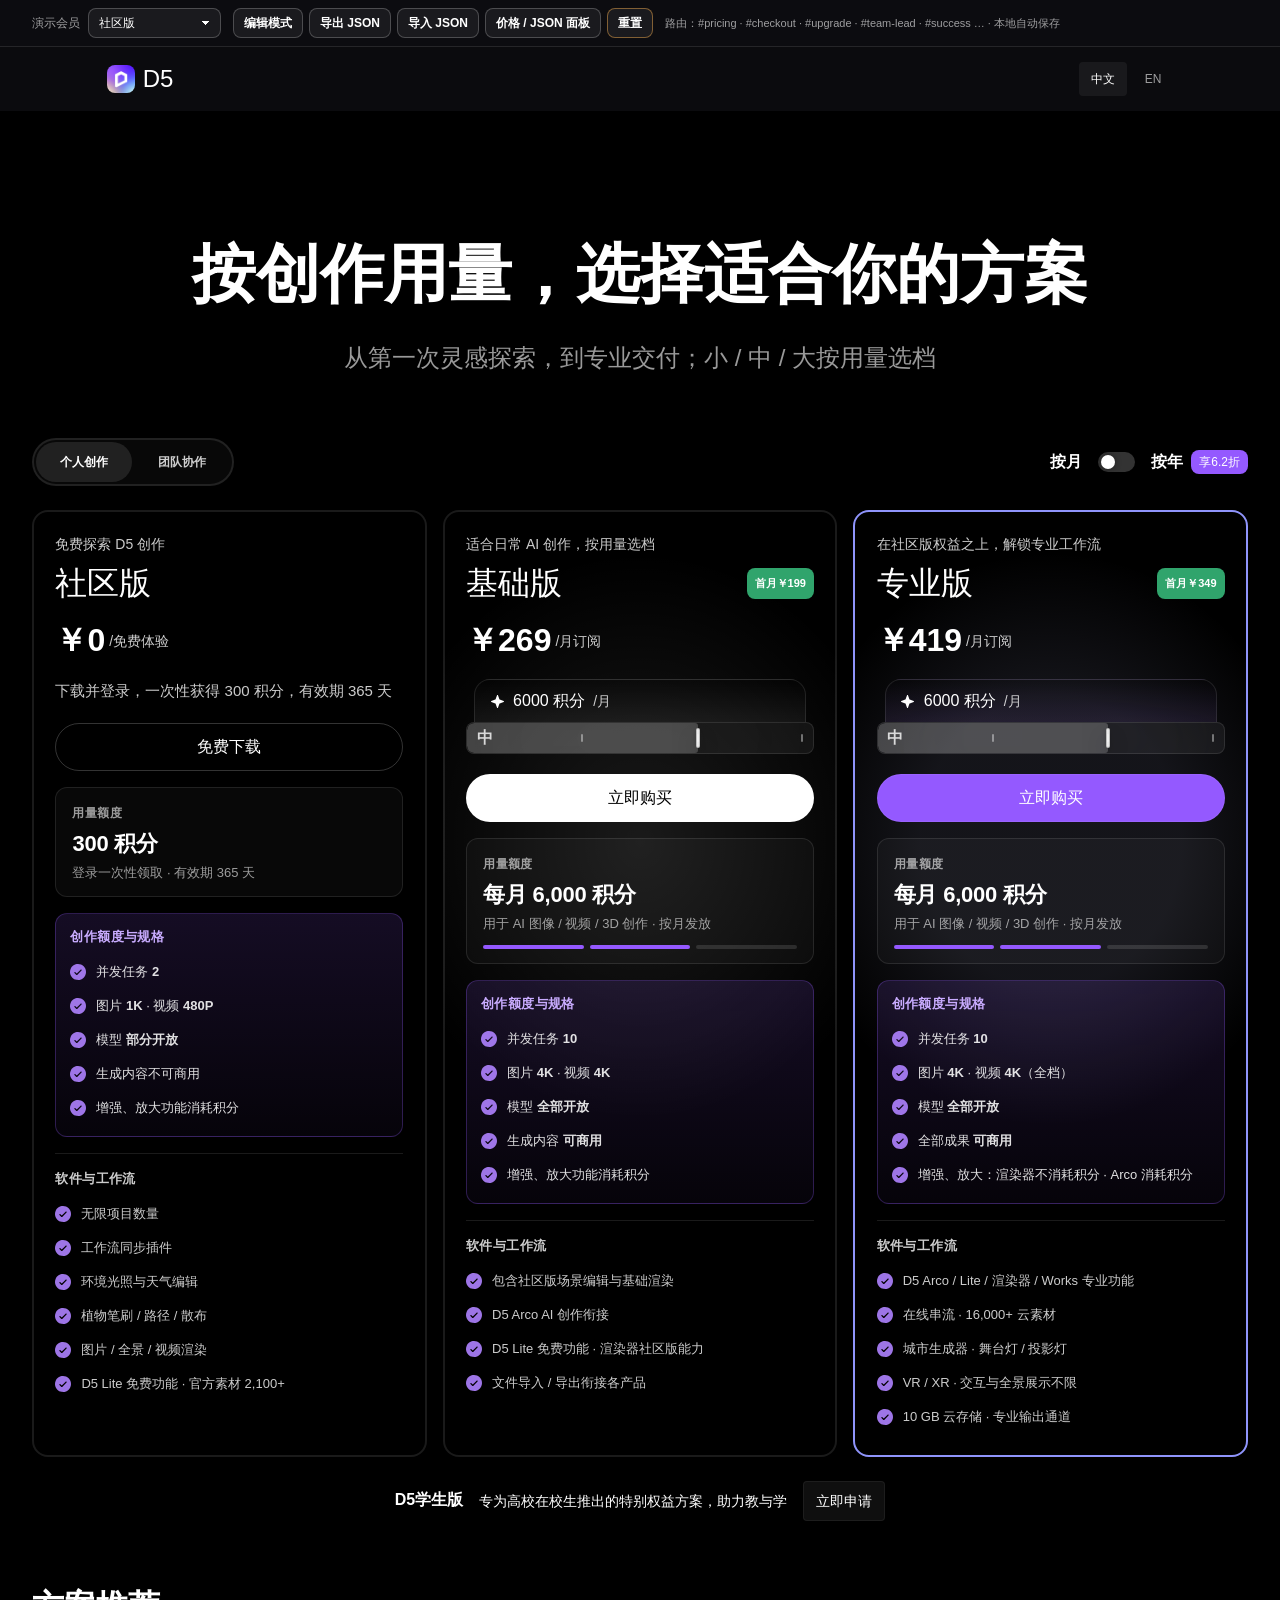
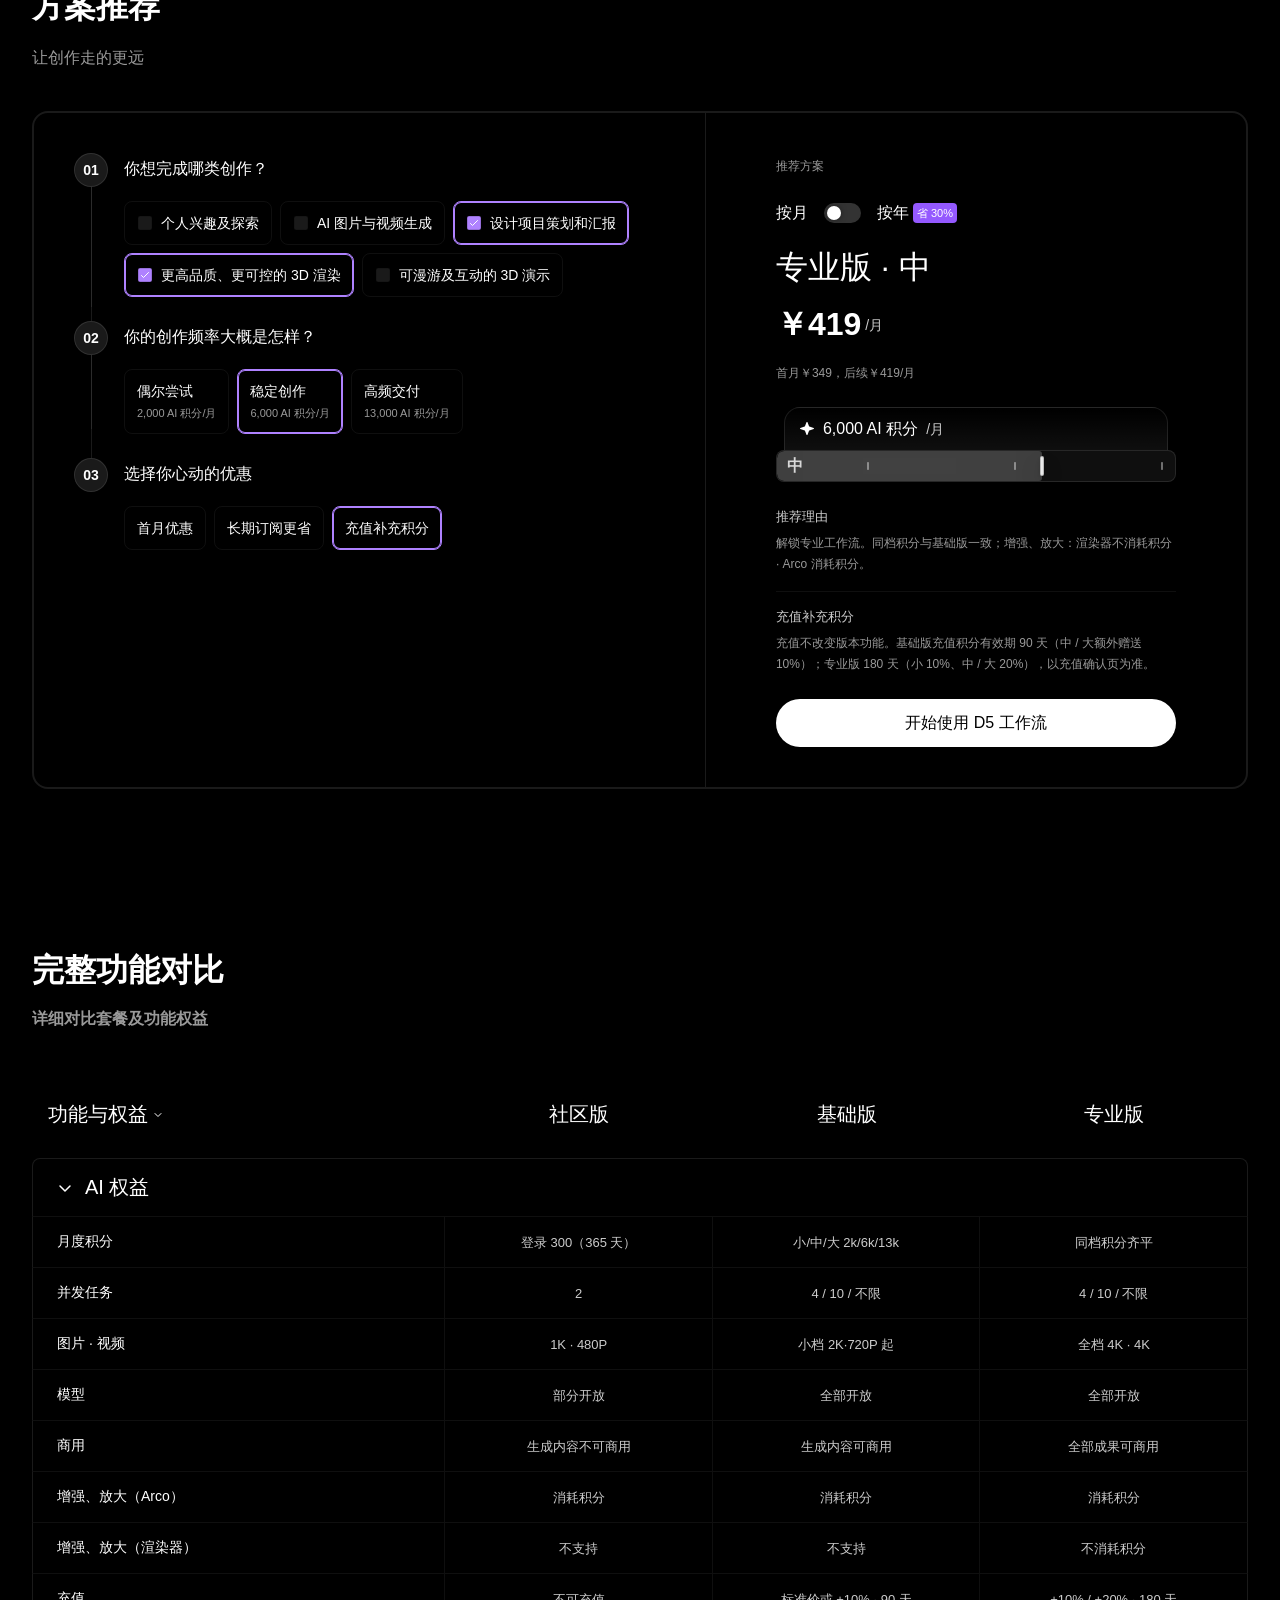
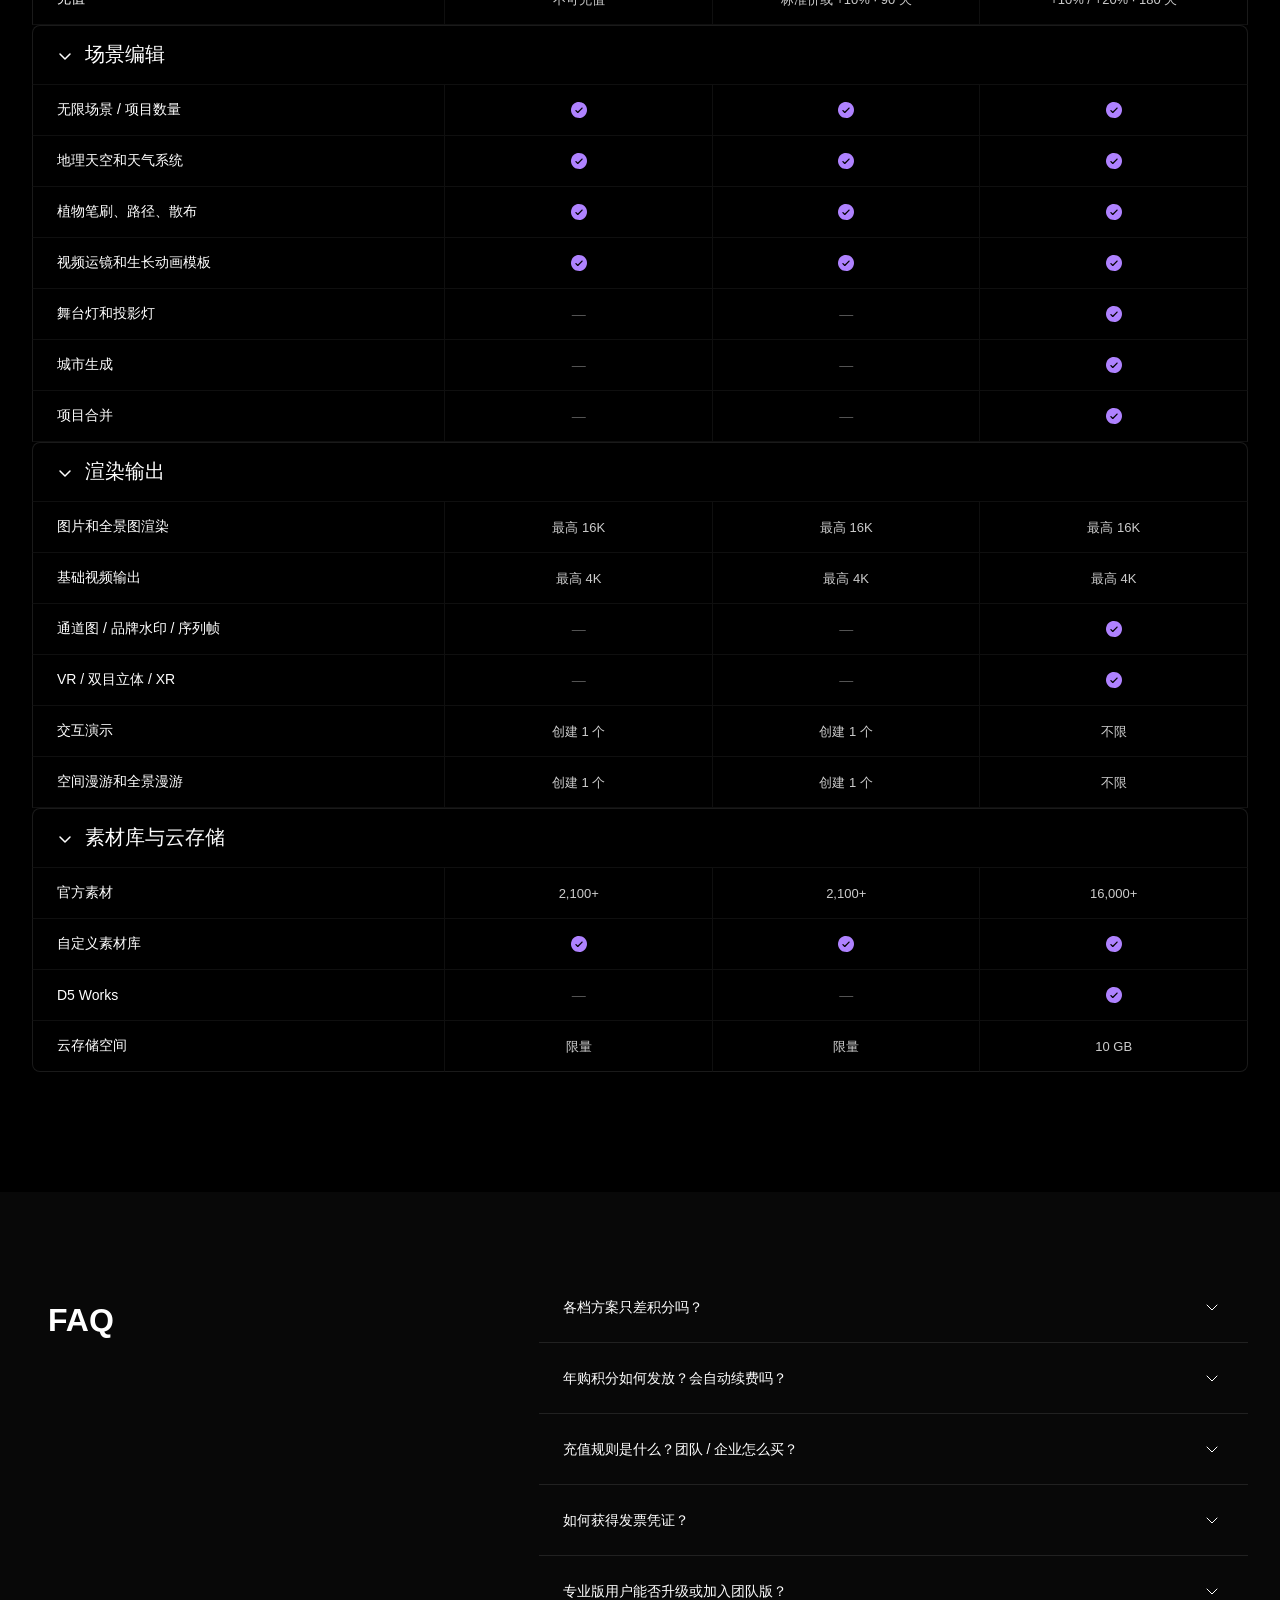
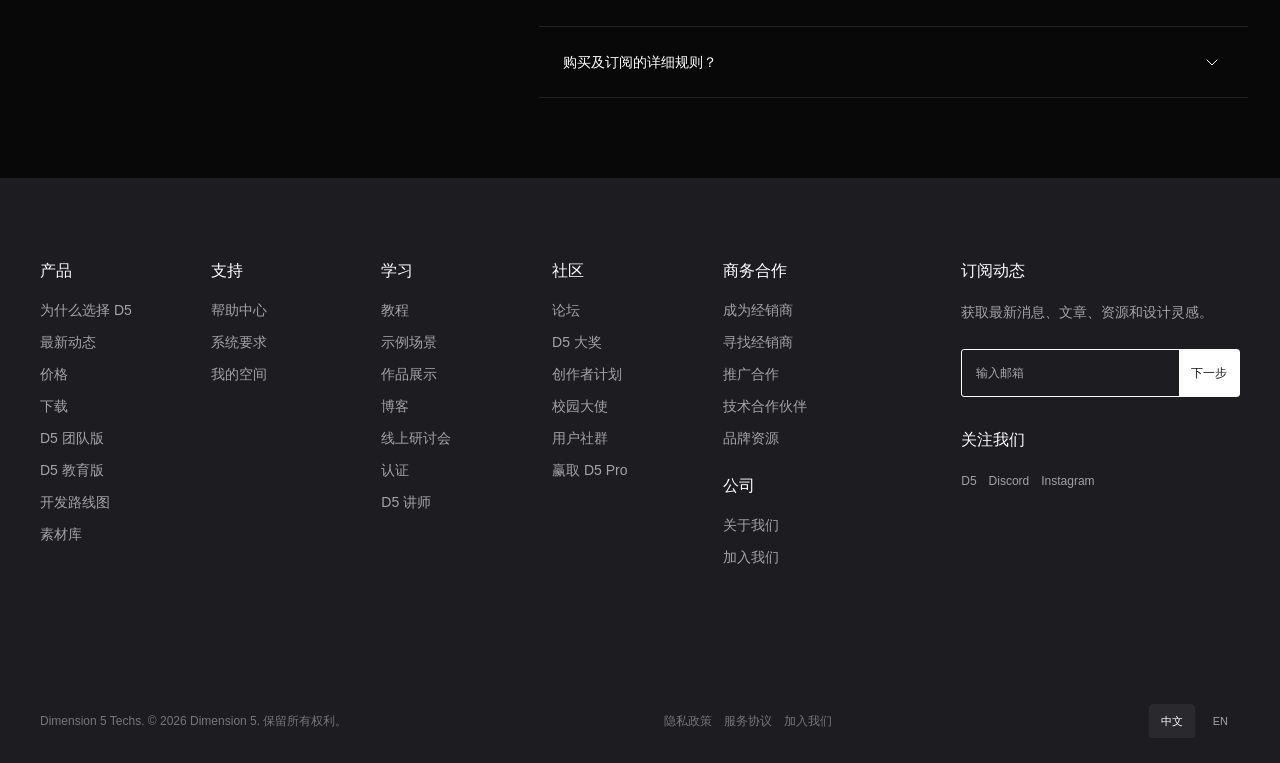
==== commit 88a43e58: "Rewrite AI benefits as short scannable lines with bold numbers. Drop the required AI-benefits card l" ====
--- a/index2.html
+++ b/index2.html
@@ -7,9 +7,9 @@
   <meta name="description" content="选择适合你的 D5 方案，比较个人版本、AI 用量与设计工作流权益。">
   <title>D5 · 选择你的创作方案</title>
   <link rel="icon" href="assets/d5-logo.png">
-  <link rel="stylesheet" href="styles.css?v=20261009-team-sidebyside">
-  <link rel="stylesheet" href="recommender.css?v=20261009-team-sidebyside">
-  <link rel="stylesheet" href="flows.css?v=20261009-team-sidebyside">
+  <link rel="stylesheet" href="styles.css?v=20261009-ai-copy">
+  <link rel="stylesheet" href="recommender.css?v=20261009-ai-copy">
+  <link rel="stylesheet" href="flows.css?v=20261009-ai-copy">
 </head>
 <body data-route="pricing">
   <div class="demo-toolbar" id="demo-toolbar" aria-label="演示与编辑工具栏"></div>
@@ -73,7 +73,7 @@
       <div class="container faq-inner">
         <div class="faq-title"><h2 id="faq-title">FAQ</h2></div>
         <div class="faq-list">
-          <details><summary><span data-i18n="faq.q1" data-edit="faq.q1">各档方案只差积分吗？</span><img src="assets/figma/caret-down-faq.svg" alt=""></summary><p data-i18n="faq.a1" data-edit="faq.a1">不只积分。小 / 中 / 大还会影响并发、输出分辨率、充值赠送与积分有效期等；基础版与专业版同档积分一致，但在产品工作流与计量上不同——D5 Arco 的 AI 增强 / 放大消耗积分；专业版下 D5 渲染器的 AI 增强 / 放大不消耗积分，基础版不支持渲染器侧增强。具体以当前方案与功能入口说明为准。</p></details>
+          <details><summary><span data-i18n="faq.q1" data-edit="faq.q1">各档方案只差积分吗？</span><img src="assets/figma/caret-down-faq.svg" alt=""></summary><p data-i18n="faq.a1" data-edit="faq.a1">不只积分。小 / 中 / 大还会影响并发任务、图片/视频规格、充值赠送与积分有效期。基础与专业同档积分一致，核心差异是：①商用——基础为生成内容可商用，专业为全部成果可商用；②增强、放大——Arco 两端都消耗积分；专业版渲染器侧不消耗积分，基础版不支持渲染器侧增强。具体以功能入口说明为准。</p></details>
           <details><summary><span data-i18n="faq.q2" data-edit="faq.q2">年购积分如何发放？会自动续费吗？</span><img src="assets/figma/caret-down-faq.svg" alt=""></summary><p data-i18n="faq.a2" data-edit="faq.a2">年购一次支付，积分仍按月发放，未用完不累计到下一积分月。当前为到期不自动续费；是否自动续费以购买确认页为准。</p></details>
           <details><summary><span data-i18n="faq.q3" data-edit="faq.q3">充值规则是什么？团队 / 企业怎么买？</span><img src="assets/figma/caret-down-faq.svg" alt=""></summary><p data-i18n="faq.a3" data-edit="faq.a3">充值可补充 D5 AI 积分，不改变版本功能。社区版不可充值；基础版按档位为标准价或额外赠送，充值积分有效期 90 天；专业版额外赠送更高，有效期 180 天，均以充值确认页为准。团队版与企业版为两个独立版本模块，各自提供基础席位与专业席位，不展示公开自助价，请联系销售获取报价。</p></details>
           <details><summary><span data-i18n="faq.q4" data-edit="faq.q4">如何获得发票凭证？</span><img src="assets/figma/caret-down-faq.svg" alt=""></summary><p data-i18n="faq.a4" data-edit="faq.a4">成功订购后，可前往 D5 用户中心 · 发票服务 申请开票。</p></details>
@@ -115,8 +115,8 @@
   </footer>
 
   <div class="sr-only" id="announcer" role="status" aria-live="polite"></div>
-  <script src="app.js?v=20261009-team-sidebyside"></script>
-  <script src="recommender.js?v=20261009-team-sidebyside"></script>
-  <script src="flows.js?v=20261009-team-sidebyside"></script>
+  <script src="app.js?v=20261009-ai-copy"></script>
+  <script src="recommender.js?v=20261009-ai-copy"></script>
+  <script src="flows.js?v=20261009-ai-copy"></script>
 </body>
 </html>
--- a/styles.css
+++ b/styles.css
@@ -53,16 +53,71 @@
 
 /* ---------- Price cards ---------- */
 .plan-grid { display: grid; grid-template-columns: repeat(3, minmax(0, 1fr)); gap: clamp(16px, 1.25vw, 24px); align-items: stretch; }
-.plan-grid.is-team { display: flex; flex-direction: column; gap: 40px; }
-.seat-note { margin: 0; font-size: 12px; line-height: 18px; color: var(--text-80); }
-.plan-card.seat-card .plan-name h2 { font-size: clamp(22px, 1.8vw, 28px); line-height: 1.25; }
-
-/* Business modules: Team / Enterprise */
-.biz-module { display: flex; flex-direction: column; gap: 16px; padding: 20px; border: 1px solid var(--border-10); border-radius: 20px; background: rgba(255, 255, 255, .02); }
-.biz-module-head { display: flex; flex-direction: column; gap: 8px; max-width: 720px; }
-.biz-module-head h2 { font-size: 28px; font-weight: 600; line-height: 36px; }
-.biz-module-head p { font-size: 14px; line-height: 22px; color: var(--text-60); }
-.biz-seat-grid { display: grid; grid-template-columns: repeat(2, minmax(0, 1fr)); gap: clamp(16px, 1.25vw, 24px); align-items: stretch; }
+/* Team audience: 团队版 | 企业版 side-by-side; each module has 基础|专业 in one row */
+.plan-grid.is-team {
+  display: grid;
+  grid-template-columns: repeat(2, minmax(0, 1fr));
+  gap: 14px;
+  align-items: stretch;
+}
+.seat-note { margin: 0; font-size: 13px; line-height: 18px; color: var(--text-80); }
+
+/* Business modules: Team / Enterprise — version titles LARGE (personal plan-name scale);
+   seat cards SMALLER / compact secondary hierarchy */
+.biz-module {
+  display: flex; flex-direction: column; gap: 14px;
+  padding: 18px 14px 16px;
+  border: 1px solid var(--border-10);
+  border-radius: 16px;
+  background: rgba(255, 255, 255, .02);
+  min-width: 0;
+}
+.biz-module-head { display: flex; flex-direction: column; gap: 6px; padding: 0 2px 2px; }
+/* Version = section hero: match personal .plan-name h2 (32/40) */
+.biz-module-head h2 { font-size: 32px; font-weight: 500; line-height: 40px; letter-spacing: -.02em; }
+.biz-module-head p { font-size: 14px; font-weight: 500; line-height: 22px; color: var(--text-60); }
+.biz-module-head .biz-module-note { margin: 2px 0 0; font-size: 12px; line-height: 18px; color: var(--text-60); opacity: .85; }
+.biz-seat-grid {
+  display: grid;
+  grid-template-columns: repeat(2, minmax(0, 1fr));
+  gap: 10px;
+  align-items: stretch;
+}
+/* Compact seat product cards — secondary to version header */
+.plan-card.seat-card {
+  gap: 10px;
+  padding: 12px 10px 12px;
+  border-width: 1px;
+  border-radius: 12px;
+}
+.plan-card.seat-card .plan-zone-a { gap: 8px; padding-bottom: 0; }
+.plan-card.seat-card .plan-title { gap: 4px; }
+.plan-card.seat-card .plan-name h2 { font-size: 18px; font-weight: 600; line-height: 24px; letter-spacing: -.01em; }
+.plan-card.seat-card .plan-desc { font-size: 12px; font-weight: 500; line-height: 18px; color: var(--text-60); }
+.plan-card.seat-card .seat-capacity {
+  margin-top: 0;
+  padding: 8px 10px;
+  gap: 2px;
+  border-radius: 8px;
+}
+.plan-card.seat-card .seat-capacity .capacity-title { font-size: 14px; font-weight: 600; line-height: 20px; }
+.plan-card.seat-card .plan-button {
+  height: 36px;
+  padding: 8px 10px;
+  font-size: 13px;
+  font-weight: 500;
+  border-radius: 9999px;
+}
+.plan-card.seat-card .seat-bullets { margin-top: 0; gap: 0; }
+.plan-card.seat-card .seat-bullets li {
+  min-height: 0;
+  padding: 4px 0;
+  font-size: 12px;
+  line-height: 18px;
+  gap: 8px;
+  color: rgba(255, 255, 255, .82);
+}
+.plan-card.seat-card .seat-bullets li .check { width: 14px; height: 14px; margin-top: 2px; }
 
 /* Lovart-inspired card zones + AI/workflow split */
 .plan-zone-a { display: flex; flex-direction: column; gap: 16px; padding-bottom: 4px; }
@@ -79,9 +134,9 @@
 .capacity-meter { display: flex; gap: 6px; margin-top: 6px; }
 .capacity-meter i { flex: 1; height: 4px; border-radius: 2px; background: rgba(255, 255, 255, .12); }
 .capacity-meter i.on { background: var(--ai); }
-.seat-capacity { margin-top: 4px; }
-.seat-capacity .capacity-title { font-size: 18px; line-height: 24px; }
-.seat-bullets { margin-top: 4px; }
+.seat-capacity { margin-top: 0; }
+.seat-capacity .capacity-title { font-size: 13px; line-height: 18px; }
+.seat-bullets { margin-top: 0; }
 .seat-bullets li { min-height: 0; padding: 6px 0; font-size: 13px; line-height: 20px; }
 
 .benefit-stack { display: flex; flex-direction: column; gap: 0; margin-top: 0; }
@@ -101,7 +156,6 @@
 .plan-card { display: flex; flex-direction: column; gap: 16px; padding: clamp(16px, 1.67vw, 24px); border: 2px solid var(--border-10); border-radius: 16px; min-width: 0; overflow-wrap: anywhere; transition: border-color .16s ease, background-color .16s ease; }
 .plan-card.basic { background: radial-gradient(ellipse 262px 290px at 50% 35%, rgba(255, 255, 255, .1), rgba(255, 255, 255, 0)); }
 .plan-card.pro { border-color: #8f94fb; background: radial-gradient(ellipse 262px 290px at 50% 35%, rgba(199, 201, 253, .1) 50%, rgba(255, 255, 255, 0)); }
-.plan-card.seat-card { gap: 14px; }
 .plan-top { display: flex; flex-direction: column; gap: 16px; }
 .plan-title { display: flex; flex-direction: column; gap: 8px; }
 .plan-desc { font-size: 14px; font-weight: 500; line-height: 22px; color: var(--text-80); }
@@ -249,7 +303,7 @@
   .hero p { font-size: 16px; }
   .pricing-toolbar { flex-wrap: wrap; justify-content: center; gap: 16px; }
   .plan-grid { grid-template-columns: repeat(2, minmax(0, 1fr)); }
-  .plan-grid.is-team { display: flex; }
+  .plan-grid.is-team { grid-template-columns: minmax(0, 1fr); gap: 12px; }
   .biz-seat-grid { grid-template-columns: repeat(2, minmax(0, 1fr)); }
   .plan-card.community { grid-column: 1 / -1; }
   .education { padding: 16px 0; }
@@ -271,8 +325,11 @@
 @media (max-width: 640px) {
   .plan-grid { grid-template-columns: minmax(0, 1fr); }
   .biz-seat-grid { grid-template-columns: minmax(0, 1fr); }
-  .biz-module { padding: 16px; }
-  .biz-module-head h2 { font-size: 24px; }
+  .biz-module { padding: 14px 12px 14px; }
+  .biz-module-head h2 { font-size: 28px; line-height: 36px; }
+  .plan-card.seat-card .plan-name h2 { font-size: 16px; line-height: 22px; }
+  .plan-card.seat-card .plan-desc { font-size: 12px; line-height: 18px; }
+  .plan-card.seat-card .plan-button { height: 34px; font-size: 12px; }
   .faq-inner { grid-template-columns: minmax(0, 1fr); }
   .faq-title { min-height: 0; padding: 0 24px 16px; }
 }
@@ -292,3 +349,6 @@
   html { scroll-behavior: auto; }
   *, *::before, *::after { transition: none !important; }
 }
+
+.plan-list span b { color: var(--text); font-weight: 650; }
+.seat-bullets span b { color: var(--text); font-weight: 650; }
--- a/flows.css
+++ b/flows.css
@@ -60,6 +60,8 @@
 /* Views */
 .view { display: none; }
 .view.is-active { display: block; }
+/* Shared SPA host: stay visible while #flow-host is shown (JS keeps is-active in sync). */
+#flow-host:not([hidden]) #flow-root.view { display: block; }
 #view-pricing.is-active ~ .reference-footer { display: block; }
 body:not([data-route="pricing"]) .reference-footer { display: none; }
 body:not([data-route="pricing"]) #workflow,
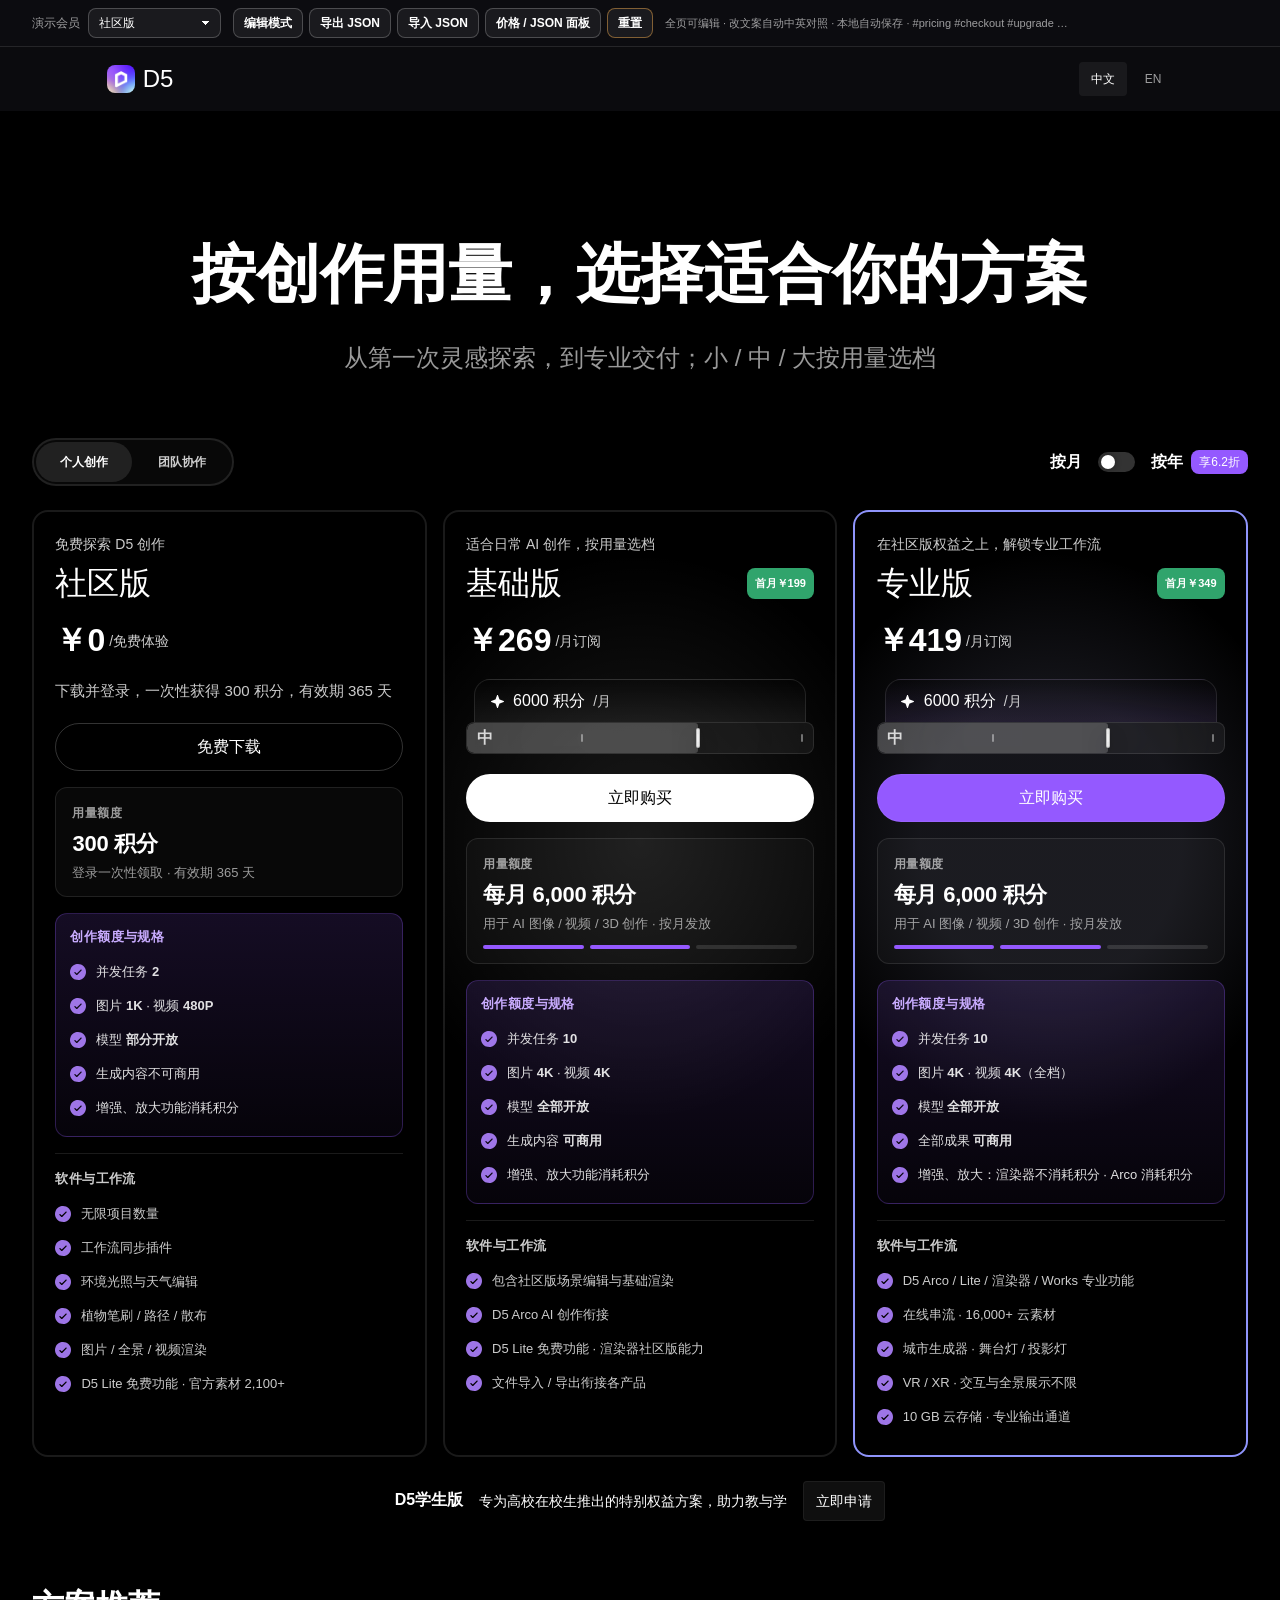
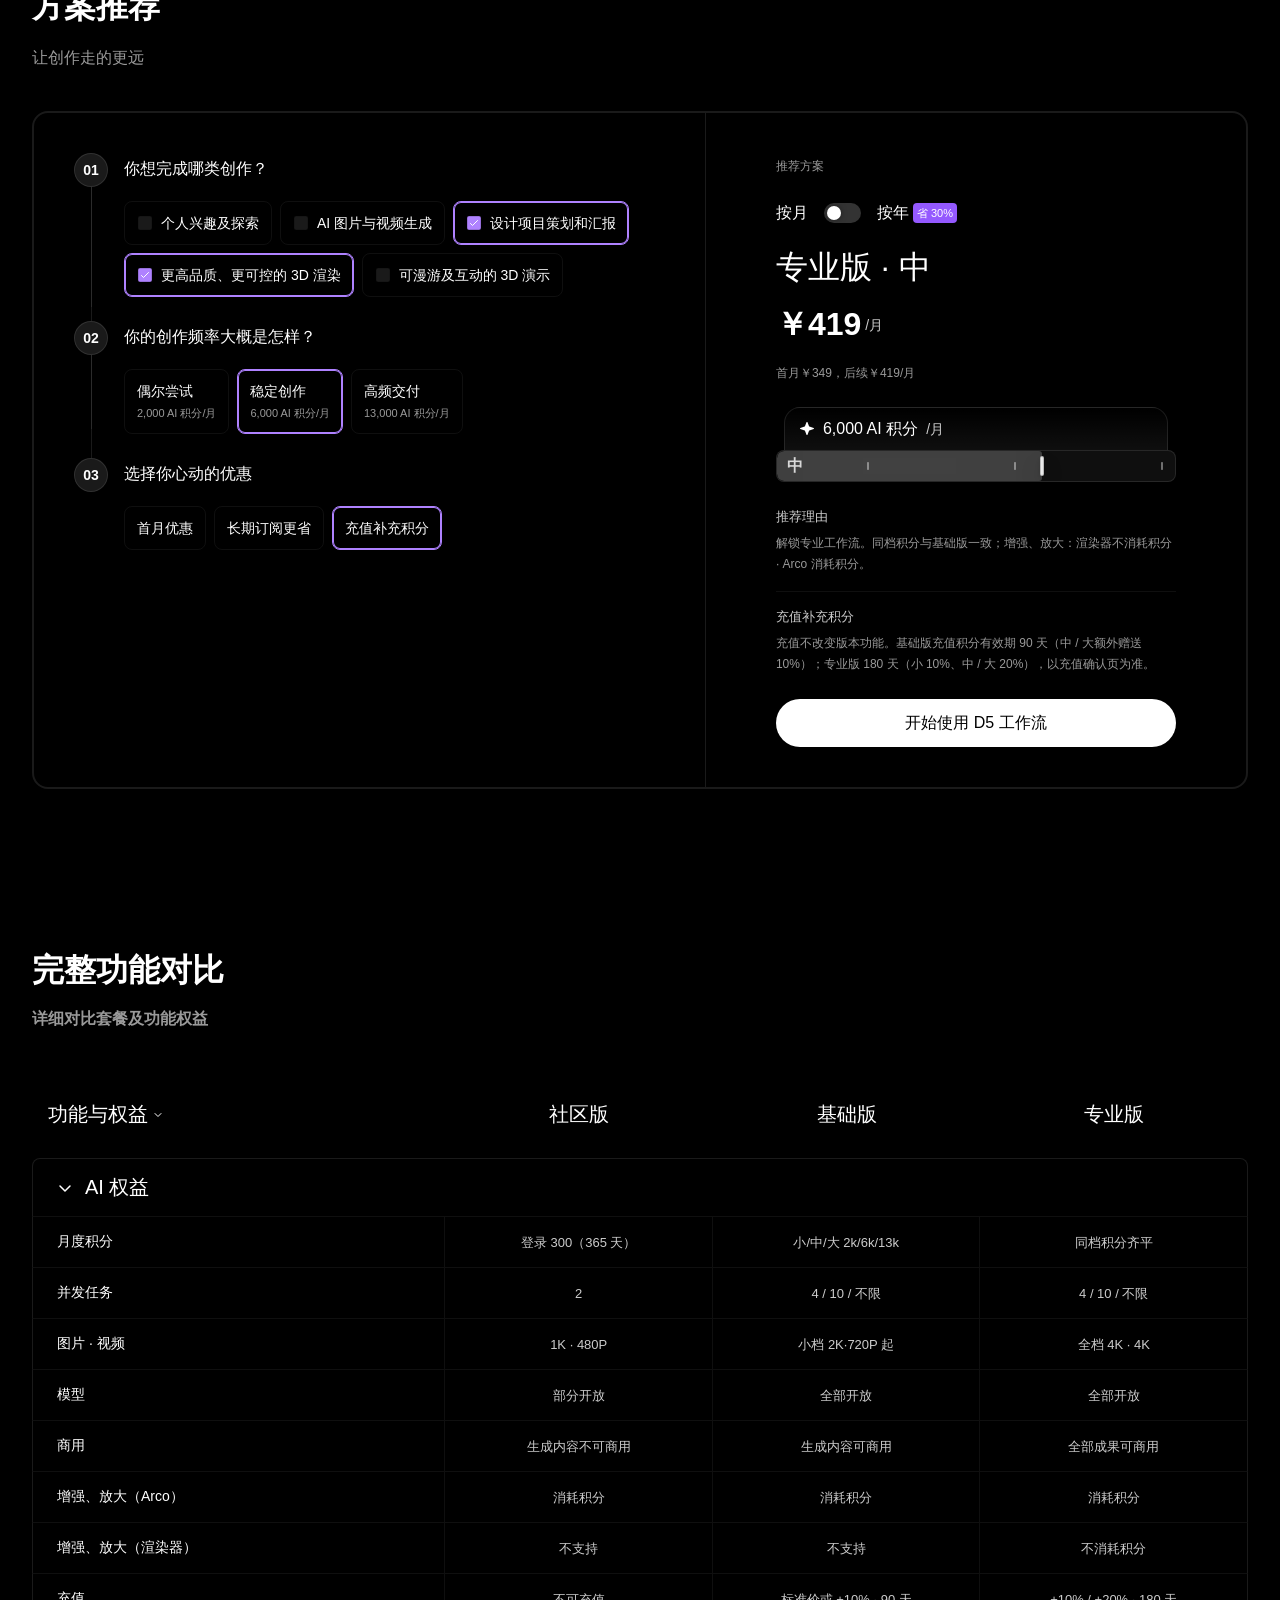
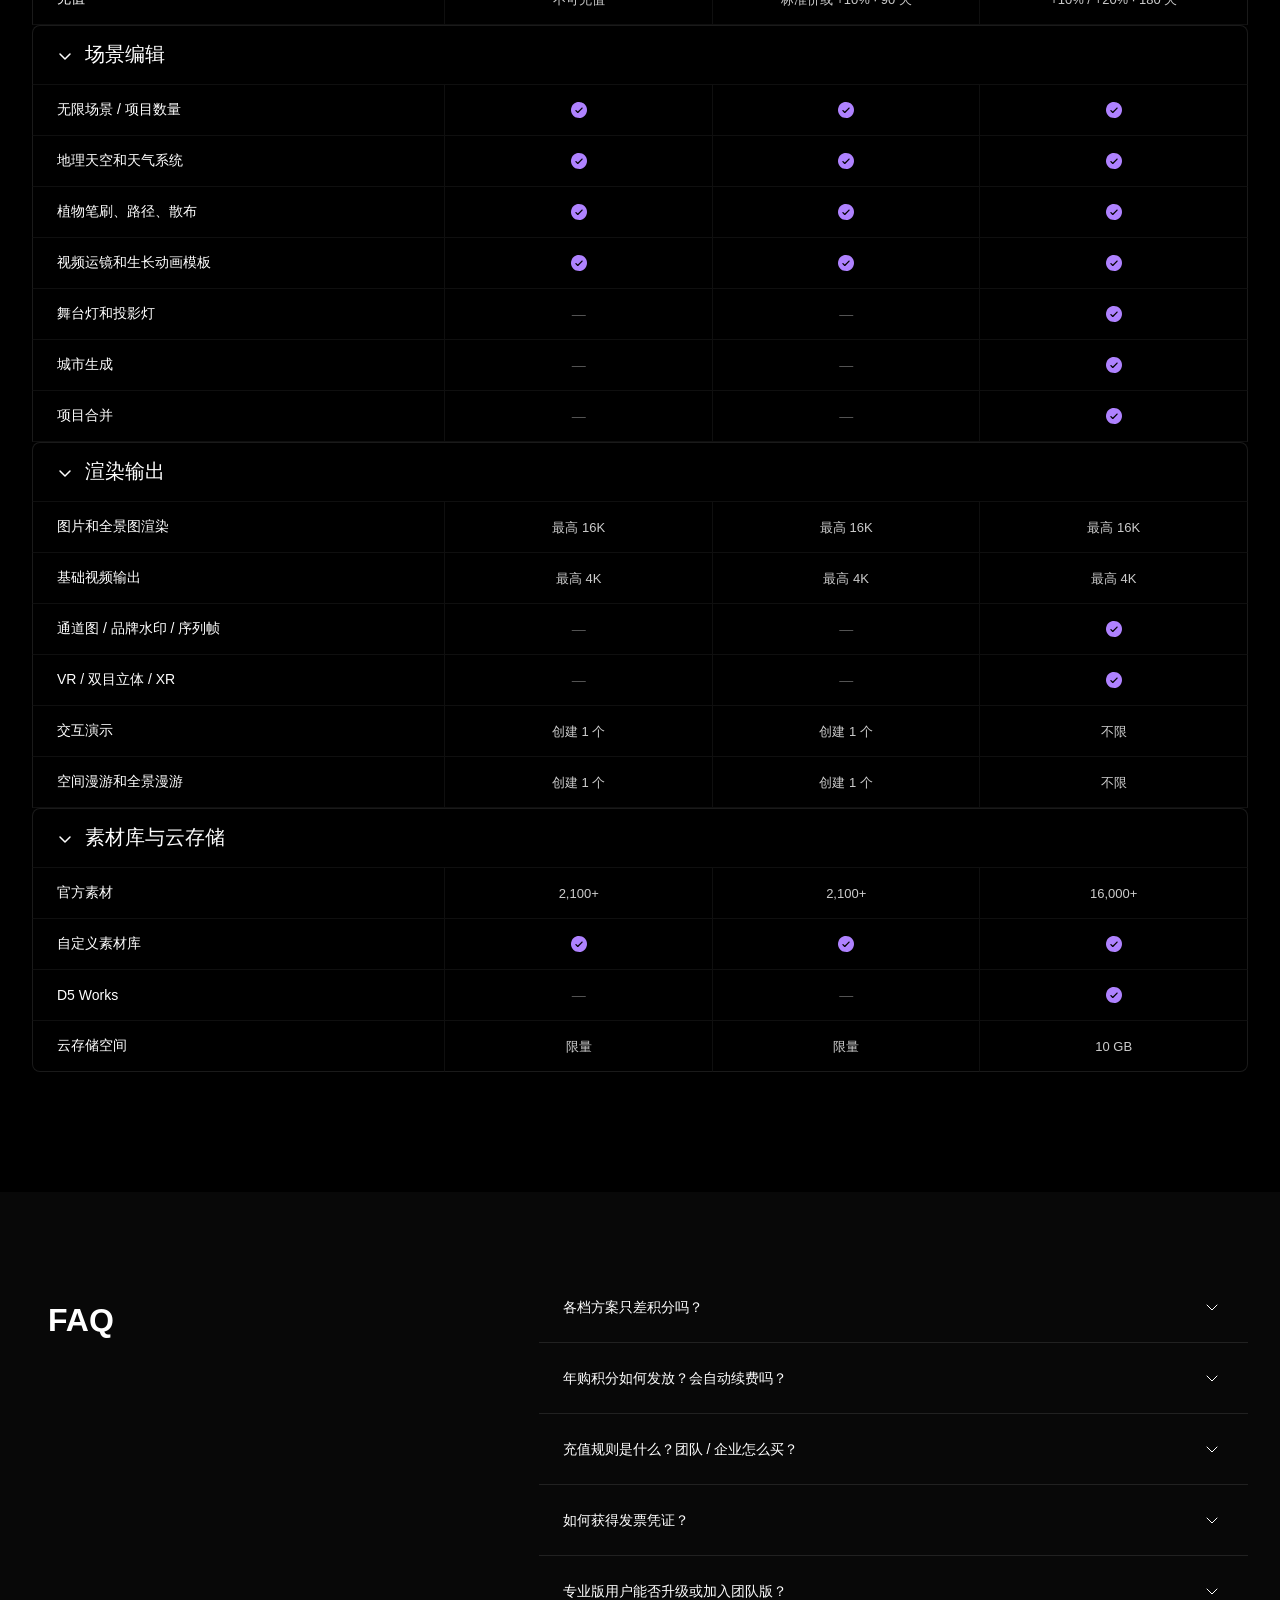
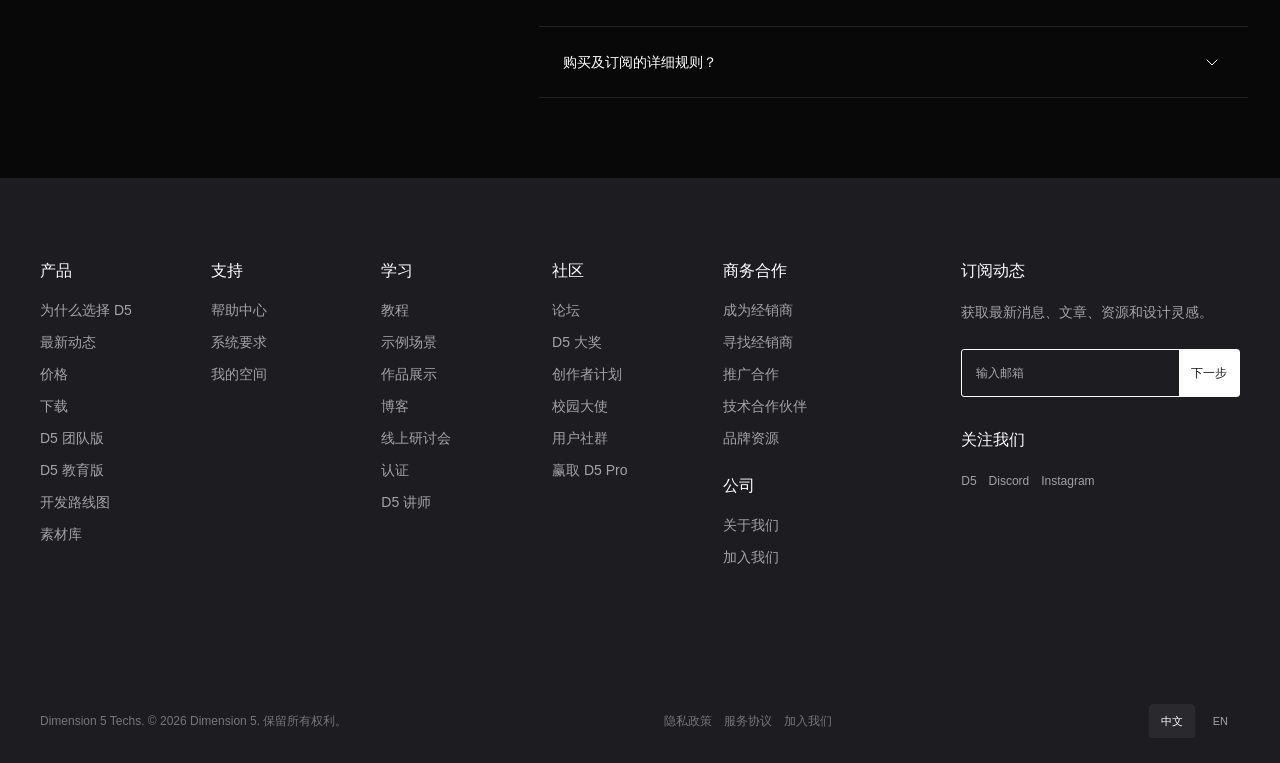
==== commit bc0c93dc: "Add full-page edit mode with ZH/EN auto sync and bust the asset cache. Co-authored-by: Cazenove <jjc" ====
--- a/index2.html
+++ b/index2.html
@@ -7,9 +7,9 @@
   <meta name="description" content="选择适合你的 D5 方案，比较个人版本、AI 用量与设计工作流权益。">
   <title>D5 · 选择你的创作方案</title>
   <link rel="icon" href="assets/d5-logo.png">
-  <link rel="stylesheet" href="styles.css?v=20261009-ai-copy">
-  <link rel="stylesheet" href="recommender.css?v=20261009-ai-copy">
-  <link rel="stylesheet" href="flows.css?v=20261009-ai-copy">
+  <link rel="stylesheet" href="styles.css?v=20261010-edit-i18n">
+  <link rel="stylesheet" href="recommender.css?v=20261010-edit-i18n">
+  <link rel="stylesheet" href="flows.css?v=20261010-edit-i18n">
 </head>
 <body data-route="pricing">
   <div class="demo-toolbar" id="demo-toolbar" aria-label="演示与编辑工具栏"></div>
@@ -53,8 +53,8 @@
 
     <section class="section container" id="workflow" aria-labelledby="workflow-title">
       <div class="section-head">
-        <h2 id="workflow-title" data-edit="workflow.title">方案推荐</h2>
-        <p data-edit="workflow.subtitle">让创作走的更远</p>
+        <h2 id="workflow-title" data-i18n="workflow.title" data-edit="workflow.title">方案推荐</h2>
+        <p data-i18n="workflow.subtitle" data-edit="workflow.subtitle">让创作走的更远</p>
       </div>
       <div class="plan-finder" id="plan-finder"></div>
     </section>
@@ -71,7 +71,7 @@
 
     <section class="faq" id="faq" aria-labelledby="faq-title">
       <div class="container faq-inner">
-        <div class="faq-title"><h2 id="faq-title">FAQ</h2></div>
+        <div class="faq-title"><h2 id="faq-title" data-edit="faq.title">FAQ</h2></div>
         <div class="faq-list">
           <details><summary><span data-i18n="faq.q1" data-edit="faq.q1">各档方案只差积分吗？</span><img src="assets/figma/caret-down-faq.svg" alt=""></summary><p data-i18n="faq.a1" data-edit="faq.a1">不只积分。小 / 中 / 大还会影响并发任务、图片/视频规格、充值赠送与积分有效期。基础与专业同档积分一致，核心差异是：①商用——基础为生成内容可商用，专业为全部成果可商用；②增强、放大——Arco 两端都消耗积分；专业版渲染器侧不消耗积分，基础版不支持渲染器侧增强。具体以功能入口说明为准。</p></details>
           <details><summary><span data-i18n="faq.q2" data-edit="faq.q2">年购积分如何发放？会自动续费吗？</span><img src="assets/figma/caret-down-faq.svg" alt=""></summary><p data-i18n="faq.a2" data-edit="faq.a2">年购一次支付，积分仍按月发放，未用完不累计到下一积分月。当前为到期不自动续费；是否自动续费以购买确认页为准。</p></details>
@@ -115,8 +115,9 @@
   </footer>
 
   <div class="sr-only" id="announcer" role="status" aria-live="polite"></div>
-  <script src="app.js?v=20261009-ai-copy"></script>
-  <script src="recommender.js?v=20261009-ai-copy"></script>
-  <script src="flows.js?v=20261009-ai-copy"></script>
+  <script src="app.js?v=20261010-edit-i18n"></script>
+  <script src="i18n-sync.js?v=20261010-edit-i18n"></script>
+  <script src="recommender.js?v=20261010-edit-i18n"></script>
+  <script src="flows.js?v=20261010-edit-i18n"></script>
 </body>
 </html>
--- a/flows.css
+++ b/flows.css
@@ -56,6 +56,10 @@
   outline: 2px solid var(--ai); background: rgba(148, 89, 255, .08);
 }
 body.editing .global-nav { top: auto; }
+body.editing button[contenteditable="true"],
+body.editing a[contenteditable="true"] { cursor: text; }
+body.editing .plan-button [data-edit],
+body.editing .flow-btn [data-edit] { display: inline; }
 
 /* Views */
 .view { display: none; }
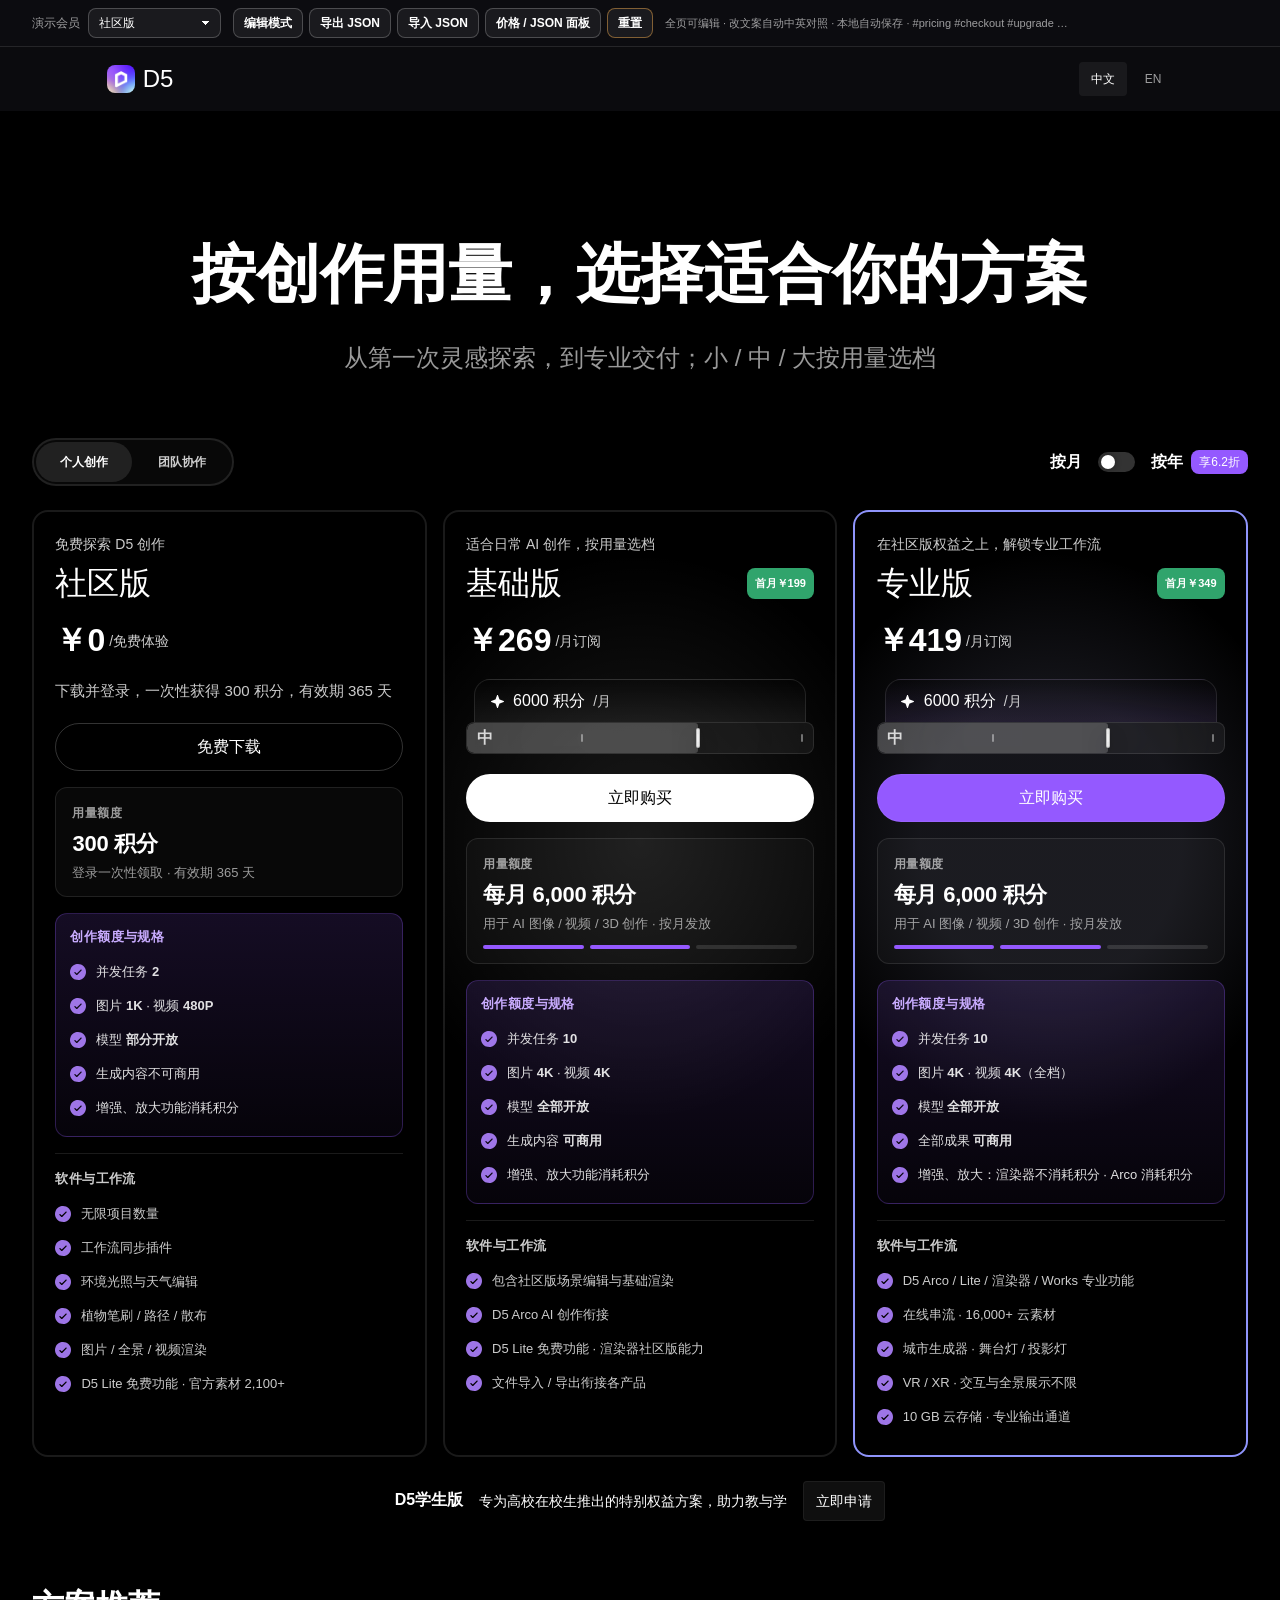
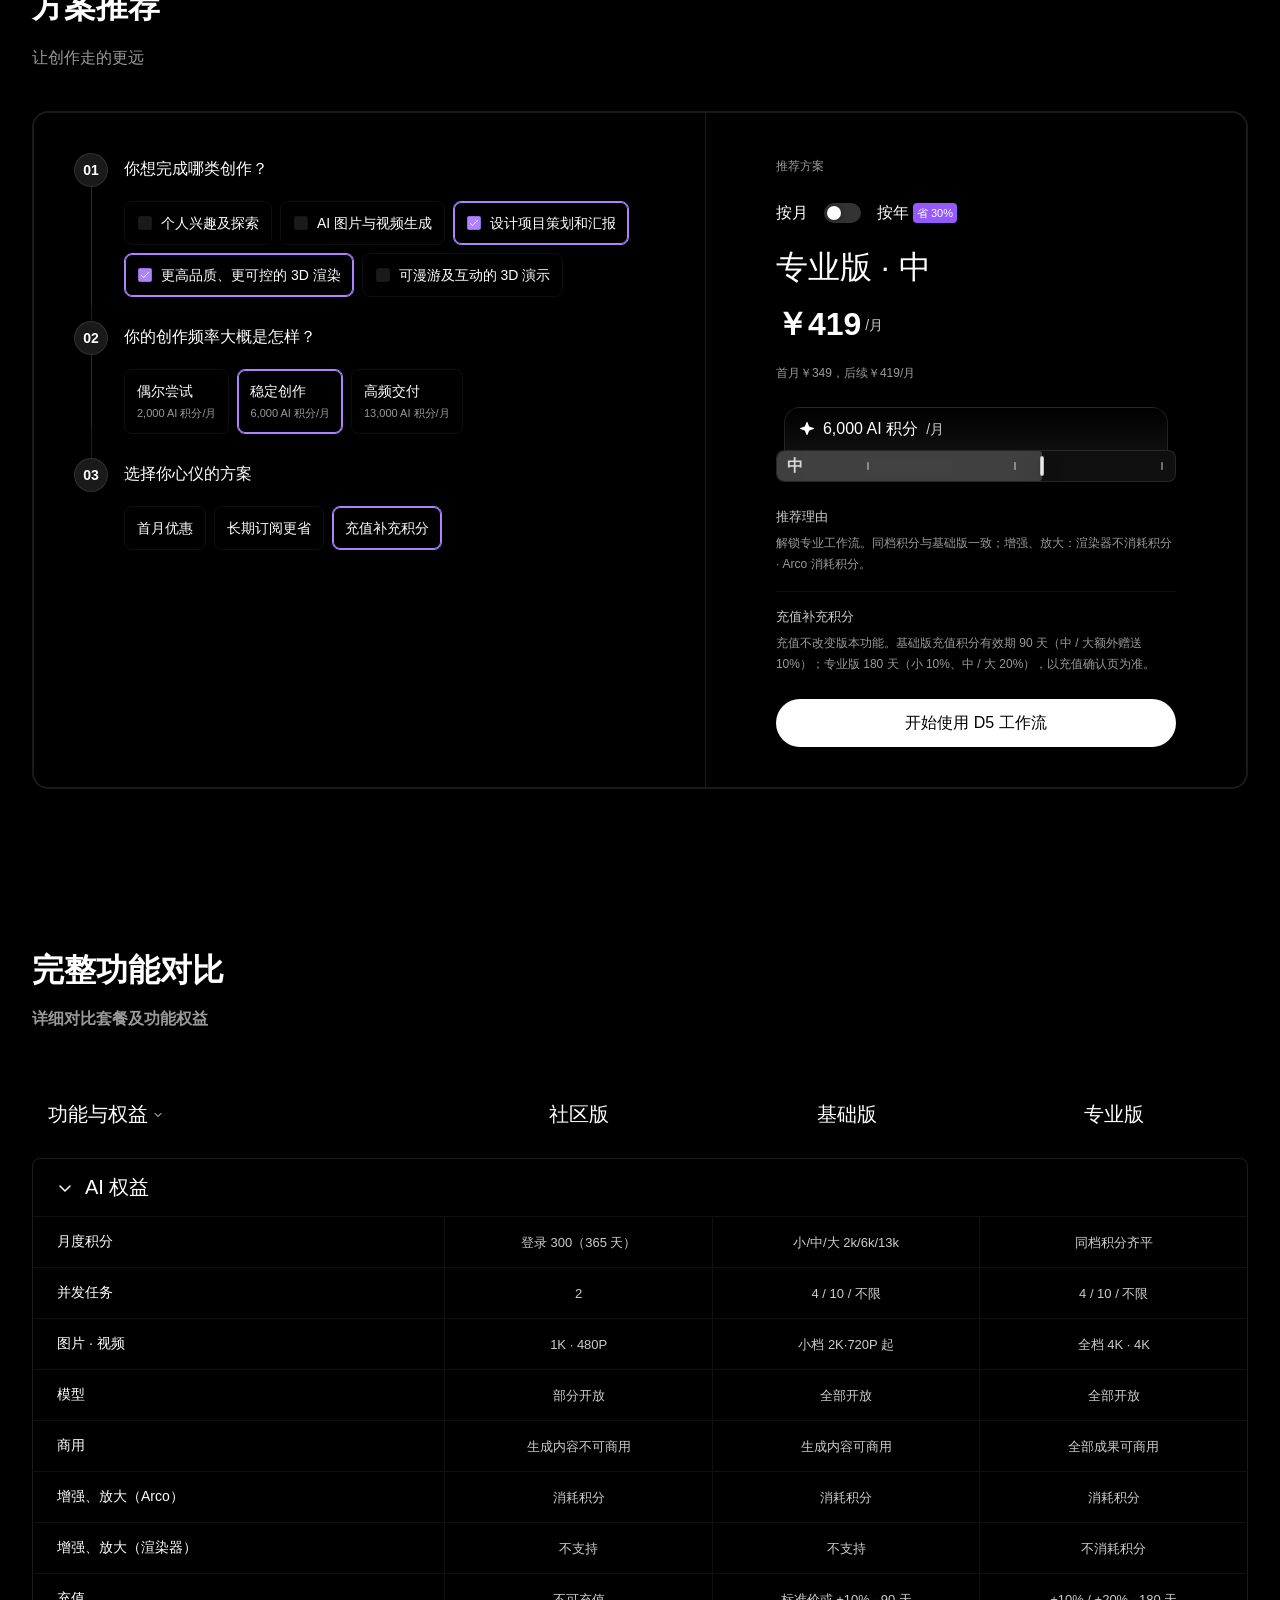
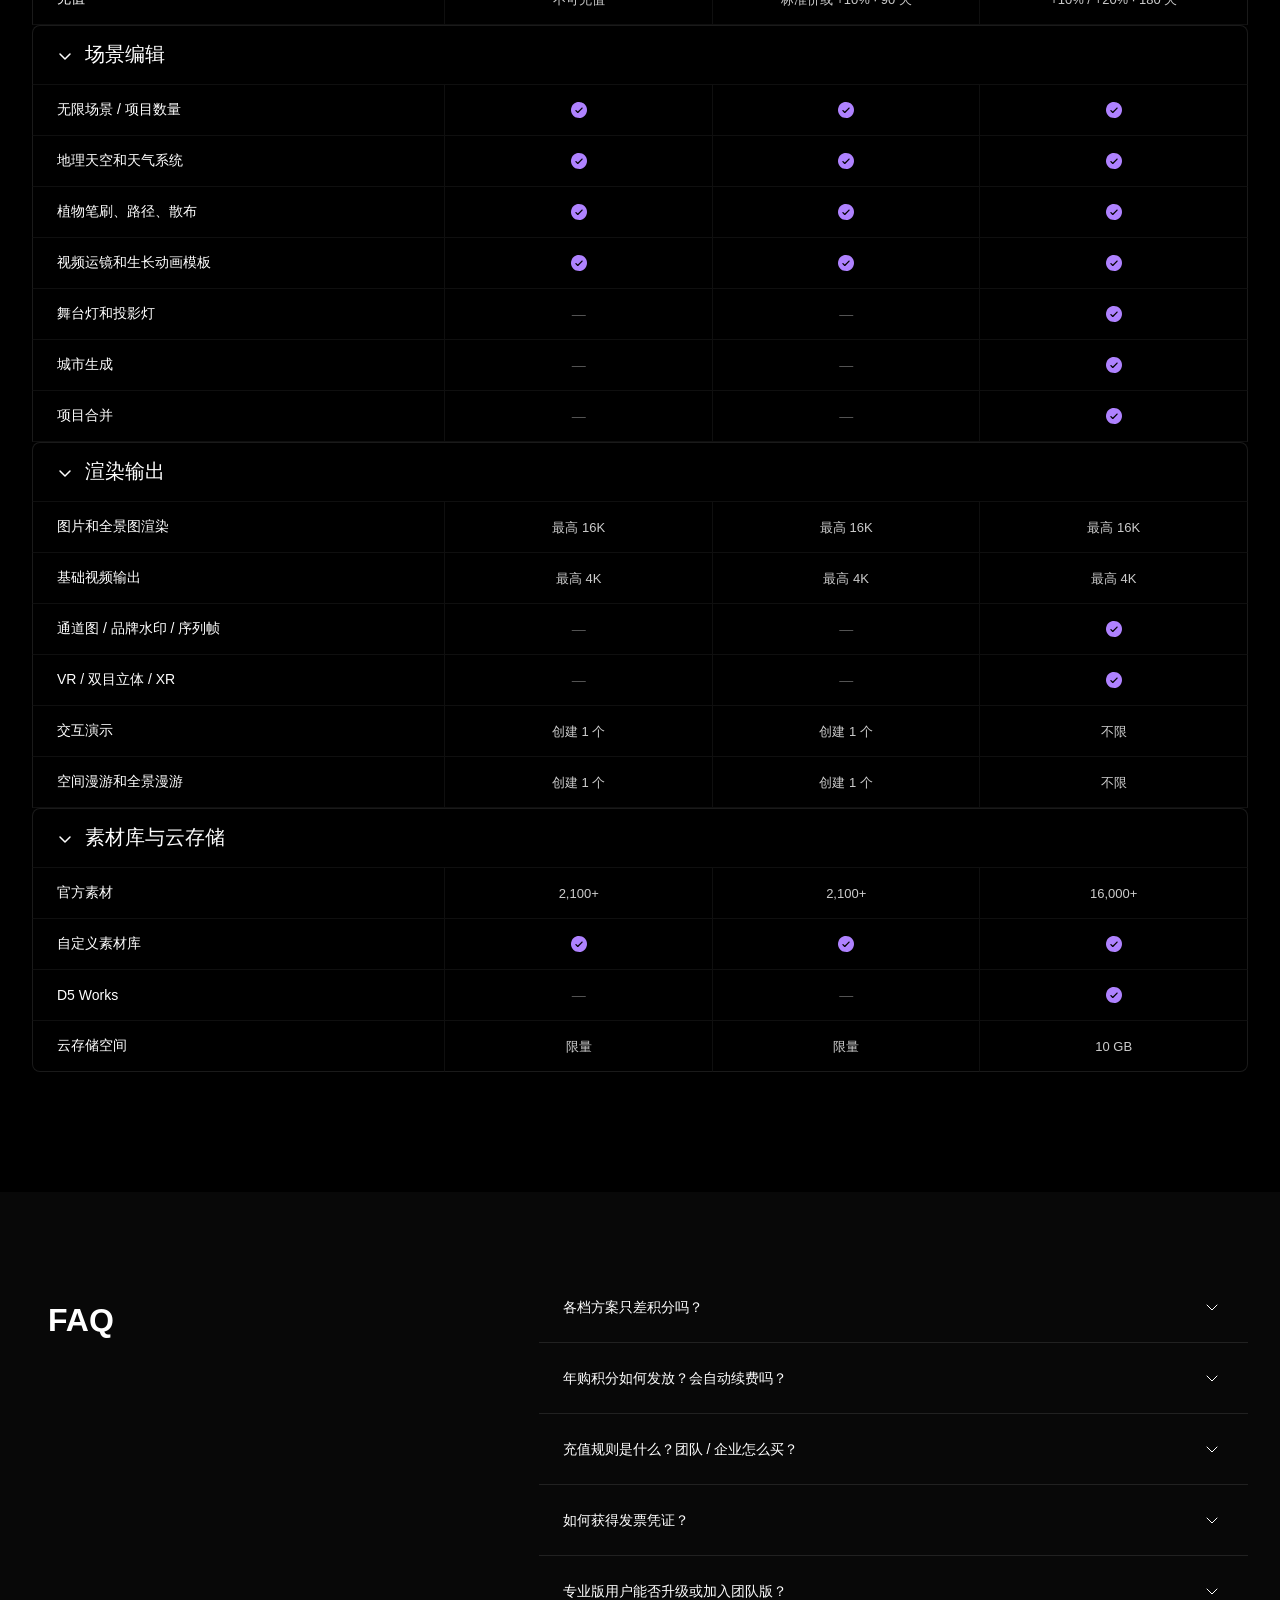
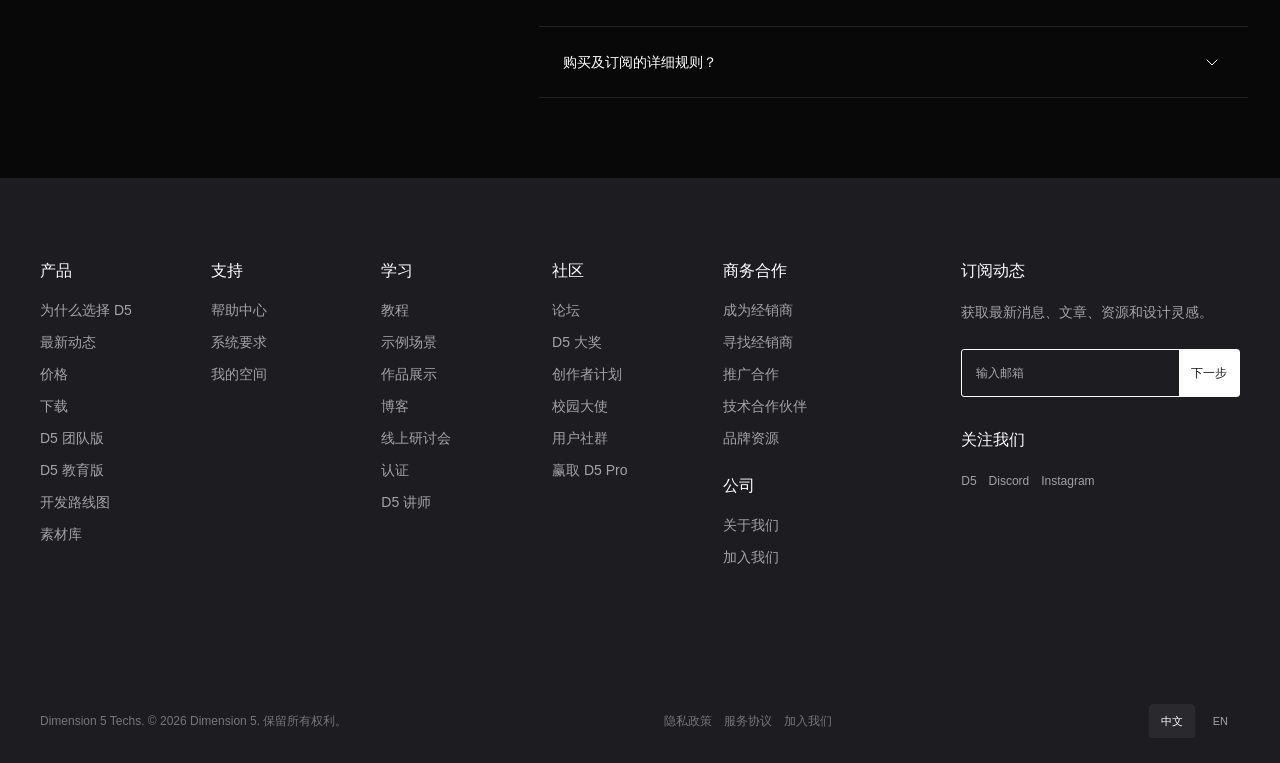
==== commit 36689d6a: "Fix finder question 3 copy and bust the asset cache. Use 选择你心仪的方案 / Choose your preferred plan and l" ====
--- a/index2.html
+++ b/index2.html
@@ -7,9 +7,9 @@
   <meta name="description" content="选择适合你的 D5 方案，比较个人版本、AI 用量与设计工作流权益。">
   <title>D5 · 选择你的创作方案</title>
   <link rel="icon" href="assets/d5-logo.png">
-  <link rel="stylesheet" href="styles.css?v=20261010-edit-i18n">
-  <link rel="stylesheet" href="recommender.css?v=20261010-edit-i18n">
-  <link rel="stylesheet" href="flows.css?v=20261010-edit-i18n">
+  <link rel="stylesheet" href="styles.css?v=20261010-preferred-plan">
+  <link rel="stylesheet" href="recommender.css?v=20261010-preferred-plan">
+  <link rel="stylesheet" href="flows.css?v=20261010-preferred-plan">
 </head>
 <body data-route="pricing">
   <div class="demo-toolbar" id="demo-toolbar" aria-label="演示与编辑工具栏"></div>
@@ -115,9 +115,9 @@
   </footer>
 
   <div class="sr-only" id="announcer" role="status" aria-live="polite"></div>
-  <script src="app.js?v=20261010-edit-i18n"></script>
-  <script src="i18n-sync.js?v=20261010-edit-i18n"></script>
-  <script src="recommender.js?v=20261010-edit-i18n"></script>
-  <script src="flows.js?v=20261010-edit-i18n"></script>
+  <script src="app.js?v=20261010-preferred-plan"></script>
+  <script src="i18n-sync.js?v=20261010-preferred-plan"></script>
+  <script src="recommender.js?v=20261010-preferred-plan"></script>
+  <script src="flows.js?v=20261010-preferred-plan"></script>
 </body>
 </html>
